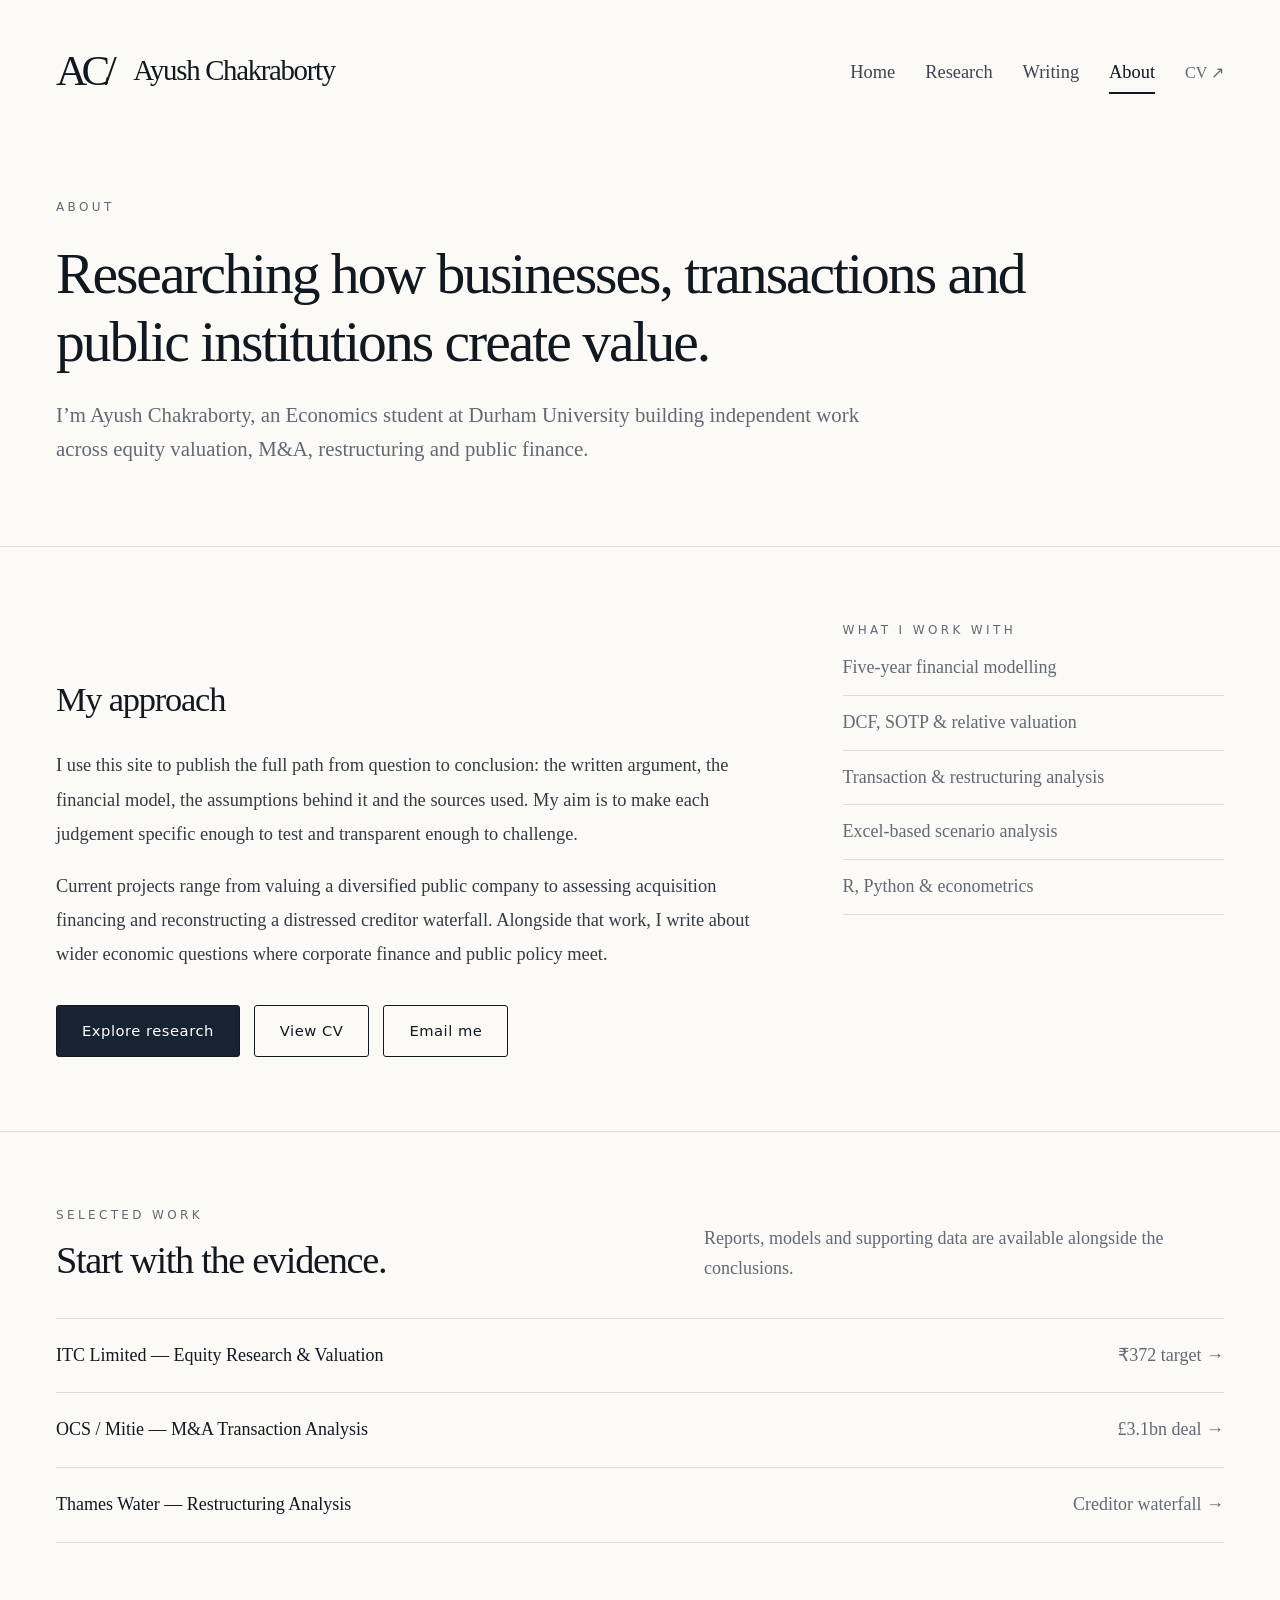
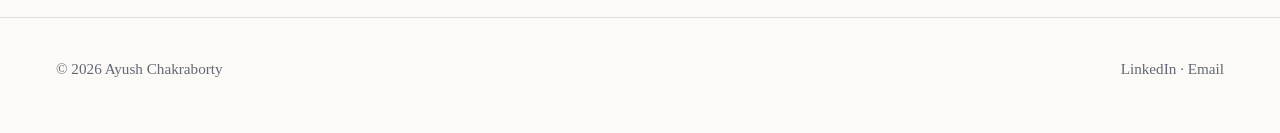
==== about.html @ 21b133bf "Strengthen research portfolio and project evidence" ====
<!doctype html><html lang="en"><head><meta charset="utf-8"><meta name="viewport" content="width=device-width,initial-scale=1"><title>About — Ayush Chakraborty</title><meta name="description" content="About Ayush Chakraborty, a Durham Economics student producing independent finance and economics research."><link rel="canonical" href="https://ayushchakraborty.com/about.html"><meta property="og:type" content="website"><meta property="og:title" content="About — Ayush Chakraborty"><meta property="og:description" content="Durham Economics student producing independent valuation, transaction and public-finance research."><link rel="icon" href="assets/favicon.svg" type="image/svg+xml"><link rel="stylesheet" href="assets/style.css?v=20260911"></head><body>
<header class="site-header"><div class="container nav"><a class="brand" href="index.html"><span class="brand-mark">AC/</span><span class="brand-name">Ayush Chakraborty</span></a><button class="menu-btn" aria-controls="main-navigation" aria-label="Open navigation" aria-expanded="false">☰</button><nav class="nav-links" id="main-navigation" aria-label="Main navigation"><a href="index.html">Home</a><a href="research.html">Research</a><a href="writing.html">Writing</a><a aria-current="page" class="active" href="about.html">About</a><a class="cv-link" href="downloads/Ayush_Chakraborty_CV.pdf" target="_blank" rel="noopener">CV ↗</a></nav></div></header>
<main><section class="page-head"><div class="container"><div class="eyebrow">About</div><h1>Researching how businesses, transactions and public institutions create value.</h1><p class="lede">I’m Ayush Chakraborty, an Economics student at Durham University building independent work across equity valuation, M&amp;A, restructuring and public finance.</p></div></section>
<section class="section"><div class="container about-grid"><div class="prose"><h2>My approach</h2><p>I use this site to publish the full path from question to conclusion: the written argument, the financial model, the assumptions behind it and the sources used. My aim is to make each judgement specific enough to test and transparent enough to challenge.</p><p>Current projects range from valuing a diversified public company to assessing acquisition financing and reconstructing a distressed creditor waterfall. Alongside that work, I write about wider economic questions where corporate finance and public policy meet.</p><div class="actions"><a class="button primary" href="research.html">Explore research</a><a class="button secondary" href="downloads/Ayush_Chakraborty_CV.pdf" target="_blank" rel="noopener">View CV</a><a class="button secondary" href="mailto:ayush.n.chakraborty@gmail.com">Email me</a></div></div><aside><div class="eyebrow">What I work with</div><ul class="simple-list"><li>Five-year financial modelling</li><li>DCF, SOTP &amp; relative valuation</li><li>Transaction &amp; restructuring analysis</li><li>Excel-based scenario analysis</li><li>R, Python &amp; econometrics</li></ul></aside></div></section>
<section class="section"><div class="container"><div class="section-head"><div><div class="eyebrow">Selected work</div><h2>Start with the evidence.</h2></div><p>Reports, models and supporting data are available alongside the conclusions.</p></div><div class="link-list"><a href="research/itc.html"><span>ITC Limited — Equity Research &amp; Valuation</span><span>₹372 target →</span></a><a href="research/ocs-mitie.html"><span>OCS / Mitie — M&amp;A Transaction Analysis</span><span>£3.1bn deal →</span></a><a href="research/thames-water.html"><span>Thames Water — Restructuring Analysis</span><span>Creditor waterfall →</span></a></div></div></section></main>
<footer><div class="container footer-row"><span>© <span data-year></span> Ayush Chakraborty</span><span><a href="https://www.linkedin.com/in/ayushchakr/" target="_blank" rel="noopener">LinkedIn</a> · <a href="mailto:ayush.n.chakraborty@gmail.com">Email</a></span></div></footer><script src="assets/script.js"></script></body></html>
---- assets/style.css ----
:root {
  --bg: #fbfaf7; --surface: #ffffff; --text: #121820; --muted: #626975;
  --line: #dedfdc; --accent: #172333; --soft: #f1f2ef; --max: 1380px; --radius: 3px;
}
*{box-sizing:border-box} html{scroll-behavior:smooth} body{margin:0;background:var(--bg);color:var(--text);font-family:Georgia,"Times New Roman",serif;font-size:18px;line-height:1.65;-webkit-font-smoothing:antialiased} a{color:inherit}.container{width:min(calc(100% - 112px),var(--max));margin:0 auto}.site-header{background:var(--bg);position:relative;z-index:20}.nav{min-height:142px;display:flex;align-items:center;justify-content:space-between;gap:28px}.brand{display:flex;align-items:center;gap:22px;text-decoration:none;white-space:nowrap}.brand-mark{font-size:2.7rem;font-weight:400;letter-spacing:-.13em;line-height:1}.brand-name{font-size:clamp(1.3rem,2.25vw,2.1rem);font-weight:400;letter-spacing:-.045em}.nav-links{display:flex;align-items:center;gap:30px}.nav-links a{text-decoration:none;color:#3d4450;font-size:1.15rem;padding:9px 0 5px;border-bottom:2px solid transparent}.nav-links a:hover,.nav-links a.active{color:var(--text);border-bottom-color:var(--text)}.nav-links .cv-link{font-size:1rem;color:var(--muted);border:0}.menu-btn{display:none;border:0;background:transparent;font-size:1.3rem;color:var(--text);width:44px;height:44px;cursor:pointer}h1,h2,h3{margin-top:0;font-weight:400;letter-spacing:-.035em;line-height:1.18;text-wrap:pretty}h1{font-size:clamp(2.6rem,4vw,3.8rem)}h2{font-size:clamp(2rem,3vw,2.85rem)}h3{font-size:1.65rem;line-height:1.3}.eyebrow{font-family:ui-sans-serif,system-ui,sans-serif;color:var(--muted);font-size:.75rem;font-weight:400;letter-spacing:.28em;text-transform:uppercase}.lede{font-size:1.3rem;color:var(--muted);margin:0 0 32px}.hero{padding:40px 0 94px}.hero-grid{display:grid;grid-template-columns:1fr 1.08fr;gap:64px;align-items:center}.hero-copy{padding-bottom:24px}.hero h1{font-size:clamp(2.45rem,3.48vw,3.6rem);line-height:1.2;margin:44px 0 28px;max-width:650px}.hero .lede{font-size:clamp(1.1rem,1.5vw,1.35rem);line-height:1.55;max-width:620px}.hero-image img{display:block;width:100%;aspect-ratio:1.15;object-fit:cover;border-radius:4px}.hero-image figcaption{font-family:ui-sans-serif,system-ui,sans-serif;font-size:.75rem;letter-spacing:.24em;text-transform:uppercase;text-align:right;color:var(--muted);margin-top:12px}.actions,.downloads{display:flex;flex-wrap:wrap;gap:14px;margin-top:34px}.button{font-family:ui-sans-serif,system-ui,sans-serif;display:inline-flex;align-items:center;justify-content:center;text-decoration:none;padding:13px 25px;border:1px solid var(--text);border-radius:3px;font-size:.92rem;font-weight:500;letter-spacing:.035em;transition:.18s ease}.button.primary{background:var(--accent);color:#fff}.button.secondary{background:transparent}.button:hover{transform:translateY(-1px)}.section{padding:74px 0}.section+.section{border-top:1px solid var(--line)}.section-head{display:flex;justify-content:space-between;align-items:end;gap:36px;margin-bottom:34px}.section-head h2{margin:12px 0 0}.section-head p{margin:0;color:var(--muted);max-width:520px}.grid{display:grid;grid-template-columns:repeat(12,1fr);gap:22px}.card{background:transparent;border:1px solid var(--line);border-radius:var(--radius);padding:34px}.card.project{grid-column:span 8}.card.side{grid-column:span 4}.meta{font-family:ui-sans-serif,system-ui,sans-serif;display:flex;flex-wrap:wrap;gap:8px 14px;color:var(--muted);font-size:.875rem;margin-bottom:17px}.tag{display:inline-flex;padding:4px 8px;background:var(--soft);color:var(--accent);font-size:.75rem;font-weight:500;text-transform:uppercase;letter-spacing:.08em}.card p{color:var(--muted)}.card-link{display:inline-block;margin-top:10px;color:var(--accent);text-decoration:none;border-bottom:1px solid #b9bec4;padding-bottom:2px}.page-head{padding:56px 0 48px;border-bottom:1px solid var(--line)}.page-head h1{font-size:clamp(2.5rem,4.5vw,4.1rem);max-width:1040px;margin:22px 0}.page-head .lede{max-width:820px}.list{border-top:1px solid var(--line)}.list-item{display:grid;grid-template-columns:145px 1fr auto;gap:28px;align-items:start;padding:30px 0;border-bottom:1px solid var(--line);text-decoration:none}.list-item .date{font-family:ui-sans-serif,system-ui,sans-serif;color:var(--muted);font-size:.875rem;text-transform:uppercase;letter-spacing:.08em}.list-item p{margin:7px 0 0;color:var(--muted)}.list-item .arrow{color:var(--muted);font-size:1.25rem}.prose{max-width:820px}.prose p{font-size:1.15rem;line-height:1.85;color:#353b43}.prose h2{margin-top:58px;font-size:2.15rem}.stats{display:grid;grid-template-columns:repeat(4,1fr);border-top:1px solid var(--line);border-bottom:1px solid var(--line);margin:42px 0}.stat{padding:25px 20px;border-right:1px solid var(--line)}.stat:first-child{padding-left:0}.stat:last-child{border-right:0}.stat span{font-family:ui-sans-serif,system-ui,sans-serif;display:block;color:var(--muted);font-size:.75rem;text-transform:uppercase;letter-spacing:.11em}.stat strong{display:block;font-weight:400;font-size:1.8rem;margin-top:6px}.empty{padding:46px 0;border-top:1px solid var(--line);border-bottom:1px solid var(--line);color:var(--muted)}.about-grid{display:grid;grid-template-columns:1.3fr .7fr;gap:78px}.simple-list{list-style:none;padding:0;margin:0}.simple-list li{padding:12px 0;border-bottom:1px solid var(--line);color:var(--muted)}
/* Research + writing library */
.library-section{padding-top:42px}.content-tabs{display:inline-flex;gap:8px;margin-bottom:54px;padding:5px;border:1px solid var(--line);border-radius:4px}.content-tab{appearance:none;border:0;background:transparent;color:var(--muted);font-family:ui-sans-serif,system-ui,sans-serif;font-size:.9rem;padding:12px 22px;border-radius:2px;cursor:pointer}.content-tab.active{background:var(--accent);color:#fff}.content-tab:hover:not(.active){background:var(--soft);color:var(--text)}.tab-panel[hidden]{display:none}.library-block+.library-block{margin-top:66px}.library-heading{display:flex;align-items:end;justify-content:space-between;gap:30px;padding-bottom:17px;border-bottom:1px solid var(--line);margin-bottom:0}.library-heading h2{font-size:2rem;margin:9px 0 0}.library-heading p{margin:0;color:var(--muted);font-size:1rem;max-width:490px}.work-item{padding:31px 0 28px;border-bottom:1px solid var(--line)}.work-item-top{display:grid;grid-template-columns:145px minmax(0,1fr) auto;gap:28px;align-items:start}.work-item h3{font-size:1.55rem;margin:0 0 8px}.work-item .one-line{margin:0;color:var(--muted);font-size:1.02rem;line-height:1.55}.work-date{font-family:ui-sans-serif,system-ui,sans-serif;color:var(--muted);font-size:.78rem;text-transform:uppercase;letter-spacing:.09em;padding-top:5px}.work-actions{display:flex;gap:12px;align-items:center}.synopsis{margin:19px 0 0 173px;max-width:760px}.synopsis summary{list-style:none;cursor:pointer;display:inline-flex;align-items:center;gap:8px;font-family:ui-sans-serif,system-ui,sans-serif;color:var(--text);font-size:.84rem;font-weight:500}.synopsis summary::-webkit-details-marker{display:none}.synopsis summary::after{content:'↓';font-size:.9rem;transition:transform .18s ease}.synopsis[open] summary::after{transform:rotate(180deg)}.synopsis-body{margin-top:15px;padding:17px 20px;border-left:2px solid var(--line);color:var(--muted);font-size:.98rem;line-height:1.7}.synopsis-body p{margin:0 0 10px}.synopsis-body p:last-child{margin-bottom:0}.work-links{display:flex;flex-wrap:wrap;gap:15px;margin-top:15px}.work-links a{font-family:ui-sans-serif,system-ui,sans-serif;font-size:.82rem;text-decoration:none;border-bottom:1px solid #adb2b8;padding-bottom:2px}.status-note{font-family:ui-sans-serif,system-ui,sans-serif;color:var(--muted);font-size:.82rem}.no-items{padding:30px 0;color:var(--muted);border-bottom:1px solid var(--line)}
footer{border-top:1px solid var(--line);padding:38px 0 52px;color:var(--muted);font-size:.95rem}.footer-row{display:flex;justify-content:space-between;gap:20px;flex-wrap:wrap}.footer-row a{color:var(--muted);text-decoration:none}a:focus-visible,button:focus-visible,summary:focus-visible{outline:2px solid #4c657e;outline-offset:5px}
@media(max-width:900px){.container{width:calc(100% - 48px)}.nav{min-height:105px}.nav-links{gap:20px}.hero-grid{gap:36px}.brand{gap:16px}.brand-name{font-size:1.5rem}.brand-mark{font-size:2.2rem}.work-item-top{grid-template-columns:110px minmax(0,1fr)}.work-actions{grid-column:2}.synopsis{margin-left:138px}}
@media(max-width:760px){.container{width:calc(100% - 32px)}.nav{min-height:82px}.brand{gap:12px}.brand-mark{font-size:1.8rem}.brand-name{font-size:1.18rem}.menu-btn{display:block}.nav-links{display:none;position:absolute;left:16px;right:16px;top:76px;flex-direction:column;align-items:stretch;gap:0;background:var(--bg);border:1px solid var(--line);padding:10px}.nav-links.open{display:flex}.nav-links a{padding:12px}.hero{padding:36px 0 54px}.hero-grid{grid-template-columns:1fr;gap:38px}.section{padding:52px 0}.section-head,.library-heading{align-items:start;flex-direction:column;gap:12px}.card.project,.card.side{grid-column:1/-1}.page-head{padding:34px 0 40px}.content-tabs{width:100%;display:grid;grid-template-columns:1fr 1fr;margin-bottom:42px}.content-tab{padding:12px 8px}.work-item-top{grid-template-columns:1fr;gap:8px}.work-actions{grid-column:1;margin-top:8px}.synopsis{margin:18px 0 0}.library-block+.library-block{margin-top:50px}.stats{grid-template-columns:repeat(2,1fr)}.stat:nth-child(2){border-right:0}.about-grid{grid-template-columns:1fr;gap:38px}}
@media(prefers-reduced-motion:reduce){html{scroll-behavior:auto}.button{transition:none}.button:hover{transform:none}}
/* Evidence-led homepage and project exhibits */
.hero-image img{aspect-ratio:3/2;object-position:center}.proof-strip{border-top:1px solid var(--line);border-bottom:1px solid var(--line)}.proof-grid{display:grid;grid-template-columns:repeat(3,1fr)}.proof-grid>div{padding:24px 30px;border-right:1px solid var(--line)}.proof-grid>div:first-child{padding-left:0}.proof-grid>div:last-child{border-right:0}.proof-grid strong,.proof-grid span{display:block}.proof-grid strong{font-size:1.35rem;font-weight:400}.proof-grid span{font-family:ui-sans-serif,system-ui,sans-serif;color:var(--muted);font-size:.78rem;text-transform:uppercase;letter-spacing:.08em;margin-top:3px}.feature-grid{display:grid;grid-template-columns:repeat(3,1fr);gap:22px}.research-card{display:flex;flex-direction:column}.research-card h3{margin-bottom:8px}.research-card p{flex:1}.card-metrics{display:flex;gap:20px;padding:17px 0;border-top:1px solid var(--line);border-bottom:1px solid var(--line);font-family:ui-sans-serif,system-ui,sans-serif;color:var(--muted);font-size:.75rem}.card-metrics strong{display:block;color:var(--text);font-family:Georgia,"Times New Roman",serif;font-size:1.25rem;font-weight:400}.link-list{border-top:1px solid var(--line)}.link-list a{display:flex;justify-content:space-between;gap:24px;padding:22px 0;border-bottom:1px solid var(--line);text-decoration:none}.link-list a span:last-child{color:var(--muted);white-space:nowrap}.as-of{font-family:ui-sans-serif,system-ui,sans-serif;color:var(--muted);font-size:.8rem;letter-spacing:.04em;margin-top:-15px}.exhibit{margin:48px 0;padding:30px;border:1px solid var(--line);background:var(--surface)}.exhibit-head{display:flex;justify-content:space-between;gap:24px;align-items:end;margin-bottom:26px}.exhibit-head h2{font-size:1.7rem;margin:8px 0 0}.exhibit-head p{font-family:ui-sans-serif,system-ui,sans-serif;color:var(--muted);font-size:.76rem;margin:0}.bar-row{display:grid;grid-template-columns:140px 1fr 70px;gap:14px;align-items:center;margin:13px 0;font-family:ui-sans-serif,system-ui,sans-serif;font-size:.82rem}.bar-track{height:12px;background:var(--soft)}.bar-fill{height:100%;width:var(--bar);background:var(--accent)}.bar-row strong{text-align:right;font-weight:500}.data-table{width:100%;border-collapse:collapse;font-family:ui-sans-serif,system-ui,sans-serif;font-size:.86rem}.data-table th,.data-table td{text-align:left;padding:13px 10px;border-bottom:1px solid var(--line)}.data-table th{color:var(--muted);font-size:.72rem;text-transform:uppercase;letter-spacing:.08em}.source-list{font-family:ui-sans-serif,system-ui,sans-serif;font-size:.87rem;color:var(--muted);padding-left:20px}.source-list li{margin:8px 0}.source-list a{text-underline-offset:3px}.disclosure{padding:18px 20px;border-left:2px solid var(--accent);background:var(--soft);font-family:ui-sans-serif,system-ui,sans-serif;font-size:.84rem;color:var(--muted)}.draft-summary{margin:34px 0;padding:23px 26px;border-left:3px solid var(--accent);background:var(--soft)}.draft-summary p{margin:8px 0 0}.article-toc{margin:40px 0;padding:25px 28px;border:1px solid var(--line)}.article-toc h2{font-size:1.35rem;margin-bottom:12px}.article-toc ol{columns:2;column-gap:42px;margin:0;padding-left:20px}.article-toc li{break-inside:avoid;margin:6px 0}.article-toc a{font-family:ui-sans-serif,system-ui,sans-serif;font-size:.82rem;color:var(--muted);text-underline-offset:3px}
@media(max-width:900px){.feature-grid{grid-template-columns:1fr 1fr}.research-card:last-child{grid-column:1/-1}}
@media(max-width:760px){.proof-grid,.feature-grid{grid-template-columns:1fr}.proof-grid>div,.proof-grid>div:first-child{padding:18px 0;border-right:0;border-bottom:1px solid var(--line)}.proof-grid>div:last-child{border-bottom:0}.research-card:last-child{grid-column:auto}.exhibit{padding:22px 18px}.exhibit-head{align-items:start;flex-direction:column}.bar-row{grid-template-columns:95px 1fr 54px;gap:8px}.article-toc ol{columns:1}.link-list a{flex-direction:column;gap:3px}.link-list a span:last-child{white-space:normal}}
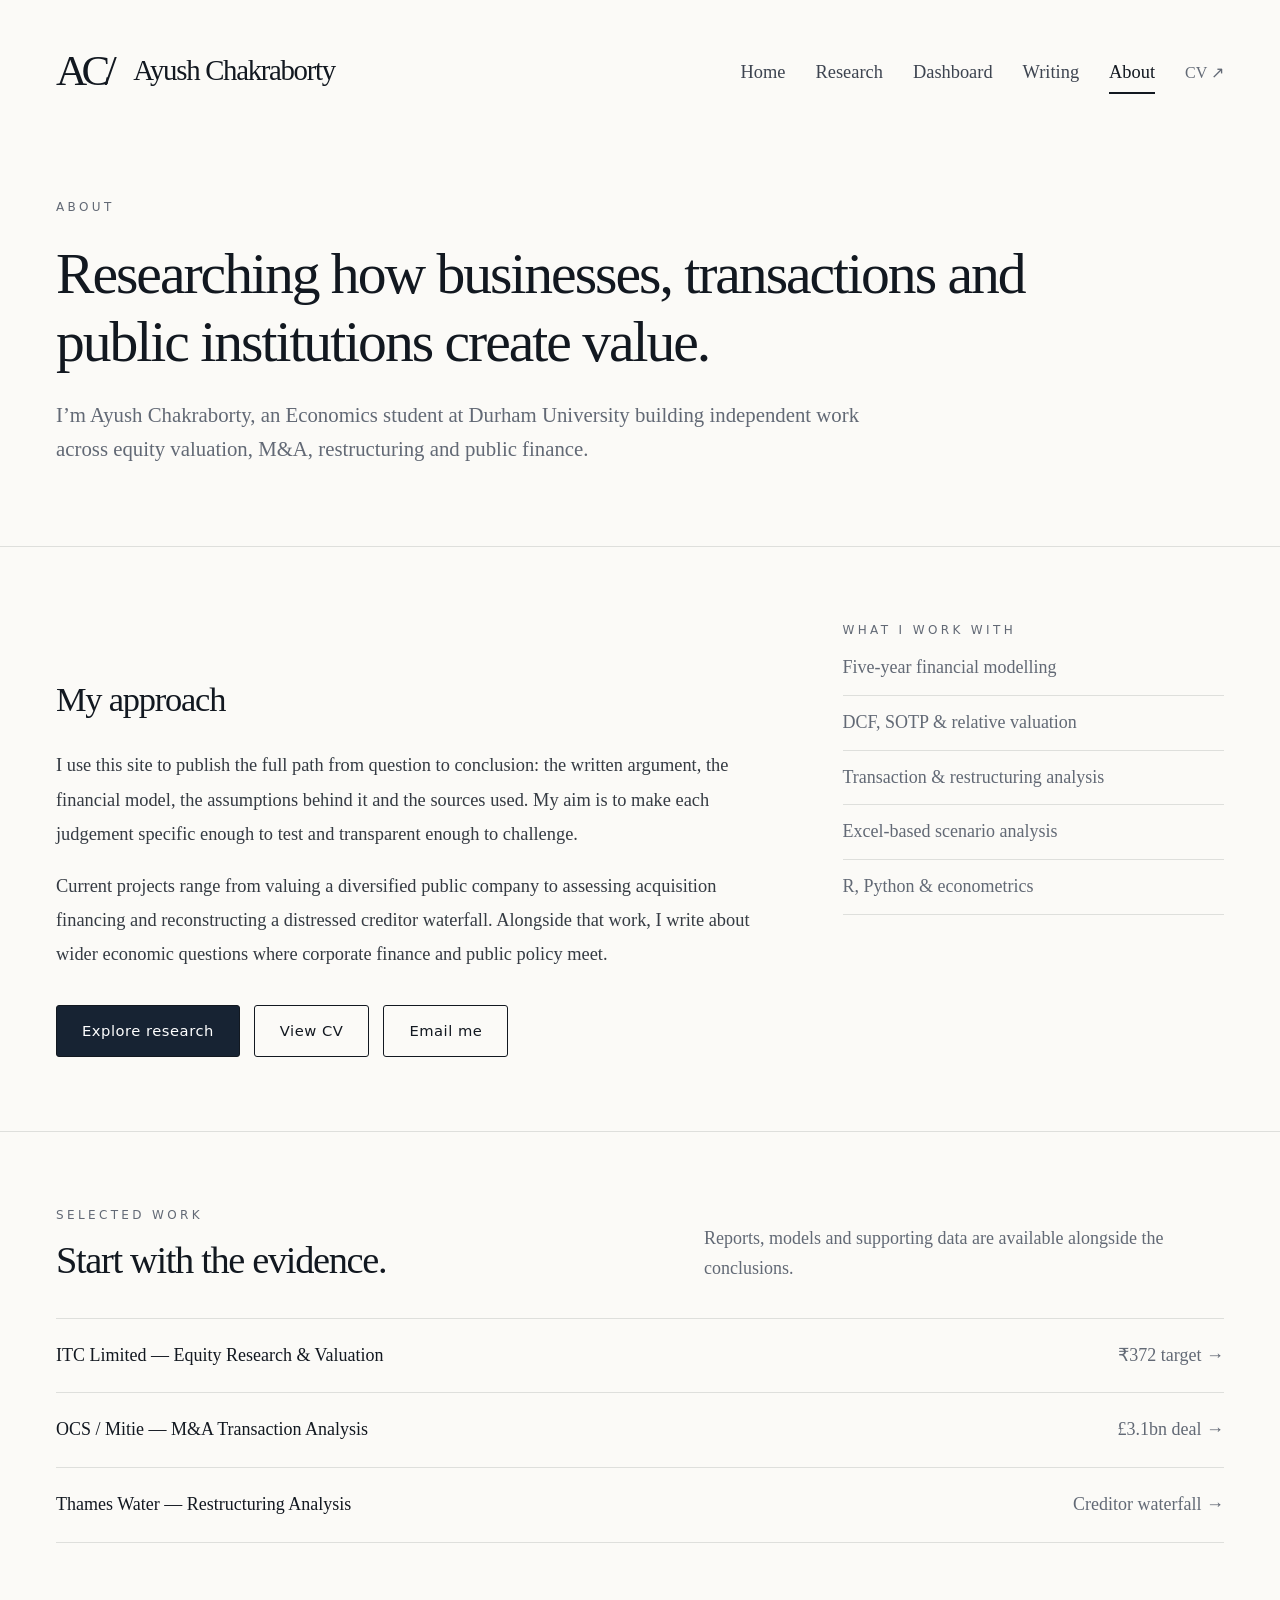
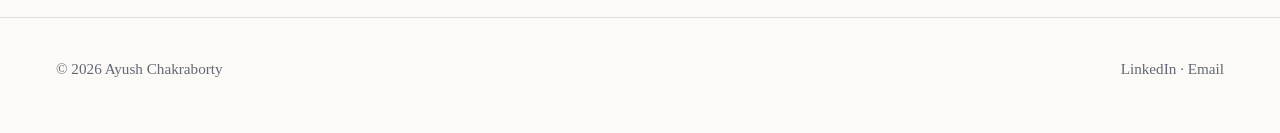
==== commit e538973f: "Add interactive financial research dashboard" ====
--- a/about.html
+++ b/about.html
@@ -1,5 +1,5 @@
-<!doctype html><html lang="en"><head><meta charset="utf-8"><meta name="viewport" content="width=device-width,initial-scale=1"><title>About — Ayush Chakraborty</title><meta name="description" content="About Ayush Chakraborty, a Durham Economics student producing independent finance and economics research."><link rel="canonical" href="https://ayushchakraborty.com/about.html"><meta property="og:type" content="website"><meta property="og:title" content="About — Ayush Chakraborty"><meta property="og:description" content="Durham Economics student producing independent valuation, transaction and public-finance research."><link rel="icon" href="assets/favicon.svg" type="image/svg+xml"><link rel="stylesheet" href="assets/style.css?v=20260911"></head><body>
-<header class="site-header"><div class="container nav"><a class="brand" href="index.html"><span class="brand-mark">AC/</span><span class="brand-name">Ayush Chakraborty</span></a><button class="menu-btn" aria-controls="main-navigation" aria-label="Open navigation" aria-expanded="false">☰</button><nav class="nav-links" id="main-navigation" aria-label="Main navigation"><a href="index.html">Home</a><a href="research.html">Research</a><a href="writing.html">Writing</a><a aria-current="page" class="active" href="about.html">About</a><a class="cv-link" href="downloads/Ayush_Chakraborty_CV.pdf" target="_blank" rel="noopener">CV ↗</a></nav></div></header>
+<!doctype html><html lang="en"><head><meta charset="utf-8"><meta name="viewport" content="width=device-width,initial-scale=1"><title>About — Ayush Chakraborty</title><meta name="description" content="About Ayush Chakraborty, a Durham Economics student producing independent finance and economics research."><link rel="canonical" href="https://ayushchakraborty.com/about.html"><meta property="og:type" content="website"><meta property="og:title" content="About — Ayush Chakraborty"><meta property="og:description" content="Durham Economics student producing independent valuation, transaction and public-finance research."><link rel="icon" href="assets/favicon.svg" type="image/svg+xml"><link rel="stylesheet" href="assets/style.css?v=20260912"></head><body>
+<header class="site-header"><div class="container nav"><a class="brand" href="index.html"><span class="brand-mark">AC/</span><span class="brand-name">Ayush Chakraborty</span></a><button class="menu-btn" aria-controls="main-navigation" aria-label="Open navigation" aria-expanded="false">☰</button><nav class="nav-links" id="main-navigation" aria-label="Main navigation"><a href="index.html">Home</a><a href="research.html">Research</a><a href="dashboard.html">Dashboard</a><a href="writing.html">Writing</a><a aria-current="page" class="active" href="about.html">About</a><a class="cv-link" href="downloads/Ayush_Chakraborty_CV.pdf" target="_blank" rel="noopener">CV ↗</a></nav></div></header>
 <main><section class="page-head"><div class="container"><div class="eyebrow">About</div><h1>Researching how businesses, transactions and public institutions create value.</h1><p class="lede">I’m Ayush Chakraborty, an Economics student at Durham University building independent work across equity valuation, M&amp;A, restructuring and public finance.</p></div></section>
 <section class="section"><div class="container about-grid"><div class="prose"><h2>My approach</h2><p>I use this site to publish the full path from question to conclusion: the written argument, the financial model, the assumptions behind it and the sources used. My aim is to make each judgement specific enough to test and transparent enough to challenge.</p><p>Current projects range from valuing a diversified public company to assessing acquisition financing and reconstructing a distressed creditor waterfall. Alongside that work, I write about wider economic questions where corporate finance and public policy meet.</p><div class="actions"><a class="button primary" href="research.html">Explore research</a><a class="button secondary" href="downloads/Ayush_Chakraborty_CV.pdf" target="_blank" rel="noopener">View CV</a><a class="button secondary" href="mailto:ayush.n.chakraborty@gmail.com">Email me</a></div></div><aside><div class="eyebrow">What I work with</div><ul class="simple-list"><li>Five-year financial modelling</li><li>DCF, SOTP &amp; relative valuation</li><li>Transaction &amp; restructuring analysis</li><li>Excel-based scenario analysis</li><li>R, Python &amp; econometrics</li></ul></aside></div></section>
 <section class="section"><div class="container"><div class="section-head"><div><div class="eyebrow">Selected work</div><h2>Start with the evidence.</h2></div><p>Reports, models and supporting data are available alongside the conclusions.</p></div><div class="link-list"><a href="research/itc.html"><span>ITC Limited — Equity Research &amp; Valuation</span><span>₹372 target →</span></a><a href="research/ocs-mitie.html"><span>OCS / Mitie — M&amp;A Transaction Analysis</span><span>£3.1bn deal →</span></a><a href="research/thames-water.html"><span>Thames Water — Restructuring Analysis</span><span>Creditor waterfall →</span></a></div></div></section></main>
--- a/assets/style.css
+++ b/assets/style.css
@@ -13,3 +13,8 @@
 .hero-image img{aspect-ratio:3/2;object-position:center}.proof-strip{border-top:1px solid var(--line);border-bottom:1px solid var(--line)}.proof-grid{display:grid;grid-template-columns:repeat(3,1fr)}.proof-grid>div{padding:24px 30px;border-right:1px solid var(--line)}.proof-grid>div:first-child{padding-left:0}.proof-grid>div:last-child{border-right:0}.proof-grid strong,.proof-grid span{display:block}.proof-grid strong{font-size:1.35rem;font-weight:400}.proof-grid span{font-family:ui-sans-serif,system-ui,sans-serif;color:var(--muted);font-size:.78rem;text-transform:uppercase;letter-spacing:.08em;margin-top:3px}.feature-grid{display:grid;grid-template-columns:repeat(3,1fr);gap:22px}.research-card{display:flex;flex-direction:column}.research-card h3{margin-bottom:8px}.research-card p{flex:1}.card-metrics{display:flex;gap:20px;padding:17px 0;border-top:1px solid var(--line);border-bottom:1px solid var(--line);font-family:ui-sans-serif,system-ui,sans-serif;color:var(--muted);font-size:.75rem}.card-metrics strong{display:block;color:var(--text);font-family:Georgia,"Times New Roman",serif;font-size:1.25rem;font-weight:400}.link-list{border-top:1px solid var(--line)}.link-list a{display:flex;justify-content:space-between;gap:24px;padding:22px 0;border-bottom:1px solid var(--line);text-decoration:none}.link-list a span:last-child{color:var(--muted);white-space:nowrap}.as-of{font-family:ui-sans-serif,system-ui,sans-serif;color:var(--muted);font-size:.8rem;letter-spacing:.04em;margin-top:-15px}.exhibit{margin:48px 0;padding:30px;border:1px solid var(--line);background:var(--surface)}.exhibit-head{display:flex;justify-content:space-between;gap:24px;align-items:end;margin-bottom:26px}.exhibit-head h2{font-size:1.7rem;margin:8px 0 0}.exhibit-head p{font-family:ui-sans-serif,system-ui,sans-serif;color:var(--muted);font-size:.76rem;margin:0}.bar-row{display:grid;grid-template-columns:140px 1fr 70px;gap:14px;align-items:center;margin:13px 0;font-family:ui-sans-serif,system-ui,sans-serif;font-size:.82rem}.bar-track{height:12px;background:var(--soft)}.bar-fill{height:100%;width:var(--bar);background:var(--accent)}.bar-row strong{text-align:right;font-weight:500}.data-table{width:100%;border-collapse:collapse;font-family:ui-sans-serif,system-ui,sans-serif;font-size:.86rem}.data-table th,.data-table td{text-align:left;padding:13px 10px;border-bottom:1px solid var(--line)}.data-table th{color:var(--muted);font-size:.72rem;text-transform:uppercase;letter-spacing:.08em}.source-list{font-family:ui-sans-serif,system-ui,sans-serif;font-size:.87rem;color:var(--muted);padding-left:20px}.source-list li{margin:8px 0}.source-list a{text-underline-offset:3px}.disclosure{padding:18px 20px;border-left:2px solid var(--accent);background:var(--soft);font-family:ui-sans-serif,system-ui,sans-serif;font-size:.84rem;color:var(--muted)}.draft-summary{margin:34px 0;padding:23px 26px;border-left:3px solid var(--accent);background:var(--soft)}.draft-summary p{margin:8px 0 0}.article-toc{margin:40px 0;padding:25px 28px;border:1px solid var(--line)}.article-toc h2{font-size:1.35rem;margin-bottom:12px}.article-toc ol{columns:2;column-gap:42px;margin:0;padding-left:20px}.article-toc li{break-inside:avoid;margin:6px 0}.article-toc a{font-family:ui-sans-serif,system-ui,sans-serif;font-size:.82rem;color:var(--muted);text-underline-offset:3px}
 @media(max-width:900px){.feature-grid{grid-template-columns:1fr 1fr}.research-card:last-child{grid-column:1/-1}}
 @media(max-width:760px){.proof-grid,.feature-grid{grid-template-columns:1fr}.proof-grid>div,.proof-grid>div:first-child{padding:18px 0;border-right:0;border-bottom:1px solid var(--line)}.proof-grid>div:last-child{border-bottom:0}.research-card:last-child{grid-column:auto}.exhibit{padding:22px 18px}.exhibit-head{align-items:start;flex-direction:column}.bar-row{grid-template-columns:95px 1fr 54px;gap:8px}.article-toc ol{columns:1}.link-list a{flex-direction:column;gap:3px}.link-list a span:last-child{white-space:normal}}
+/* Financial research dashboard */
+.dashboard-head{padding-bottom:58px}.dashboard-shell{padding:48px 0 82px}.dashboard-summary{display:grid;grid-template-columns:repeat(4,1fr);border:1px solid var(--line);background:var(--surface)}.dashboard-summary>div{padding:22px 25px;border-right:1px solid var(--line)}.dashboard-summary>div:last-child{border-right:0}.dashboard-summary span,.dashboard-kpis span,.dashboard-kpis small{display:block;font-family:ui-sans-serif,system-ui,sans-serif;color:var(--muted)}.dashboard-summary span,.dashboard-kpis span{font-size:.71rem;text-transform:uppercase;letter-spacing:.1em}.dashboard-summary strong{display:block;font-size:1.55rem;font-weight:400;margin-top:5px}.dashboard-toolbar{display:flex;justify-content:space-between;align-items:end;gap:30px;margin:56px 0 25px}.dashboard-toolbar h2{font-size:2rem;margin:8px 0 0}.dashboard-tabs{display:flex;border:1px solid var(--line);padding:4px;background:var(--surface)}.dashboard-tab{appearance:none;border:0;background:transparent;color:var(--muted);font-family:ui-sans-serif,system-ui,sans-serif;font-size:.82rem;padding:10px 17px;cursor:pointer}.dashboard-tab.active{background:var(--accent);color:#fff}.dashboard-project{border-top:2px solid var(--accent)}.dashboard-title{display:flex;justify-content:space-between;align-items:end;gap:35px;padding:34px 0}.dashboard-title h2{font-size:2.5rem;margin:0 0 8px}.dashboard-title p{color:var(--muted);max-width:720px;margin:0}.dashboard-kpis{display:grid;grid-template-columns:repeat(4,1fr);border:1px solid var(--line);background:var(--surface)}.dashboard-kpis>div{padding:25px;border-right:1px solid var(--line)}.dashboard-kpis>div:last-child{border-right:0}.dashboard-kpis strong{display:block;font-size:1.9rem;font-weight:400;line-height:1.3;margin:8px 0 4px}.dashboard-kpis small{font-size:.76rem}.dashboard-analysis-grid{display:grid;grid-template-columns:1.25fr .75fr;gap:22px;margin-top:22px}.dashboard-panel{border:1px solid var(--line);background:var(--surface);padding:30px}.panel-head{display:flex;justify-content:space-between;align-items:end;gap:20px;border-bottom:1px solid var(--line);padding-bottom:20px;margin-bottom:25px}.panel-head h3{font-size:1.5rem;margin:7px 0 0}.panel-head>span{font-family:ui-sans-serif,system-ui,sans-serif;color:var(--muted);font-size:.74rem}.dash-bar-row{display:grid;grid-template-columns:135px 1fr 55px;gap:13px;align-items:center;margin:18px 0;font-family:ui-sans-serif,system-ui,sans-serif;font-size:.8rem}.dash-bar-track{height:15px;background:var(--soft)}.dash-bar-track span{display:block;height:100%;background:var(--accent);animation:dash-grow .45s ease-out;transform-origin:left}.dash-bar-row strong{text-align:right;font-weight:500}.dashboard-takeaway h3{font-size:1.65rem;margin:17px 0}.dashboard-takeaway>p{color:var(--muted)}.dashboard-method{margin:28px 0 0}.dashboard-method div{border-top:1px solid var(--line);padding:12px 0;display:grid;grid-template-columns:75px 1fr;gap:10px}.dashboard-method dt,.dashboard-method dd{font-family:ui-sans-serif,system-ui,sans-serif;font-size:.78rem;margin:0}.dashboard-method dt{color:var(--muted);text-transform:uppercase;letter-spacing:.08em}.dashboard-note{font-family:ui-sans-serif,system-ui,sans-serif;color:var(--muted);font-size:.76rem;margin:26px 0 0;max-width:900px}@keyframes dash-grow{from{transform:scaleX(0)}to{transform:scaleX(1)}}
+@media(max-width:900px){.dashboard-summary,.dashboard-kpis{grid-template-columns:repeat(2,1fr)}.dashboard-summary>div:nth-child(2),.dashboard-kpis>div:nth-child(2){border-right:0}.dashboard-summary>div:nth-child(-n+2),.dashboard-kpis>div:nth-child(-n+2){border-bottom:1px solid var(--line)}.dashboard-analysis-grid{grid-template-columns:1fr}}
+@media(max-width:760px){.dashboard-toolbar,.dashboard-title{align-items:start;flex-direction:column}.dashboard-tabs{width:100%;display:grid;grid-template-columns:repeat(3,1fr)}.dashboard-tab{padding:10px 5px}.dashboard-title .button{width:100%}.dashboard-panel{padding:23px 18px}.dash-bar-row{grid-template-columns:105px 1fr 48px;gap:8px}.dashboard-summary>div,.dashboard-kpis>div{padding:18px 15px}}
+@media(prefers-reduced-motion:reduce){.dash-bar-track span{animation:none}}
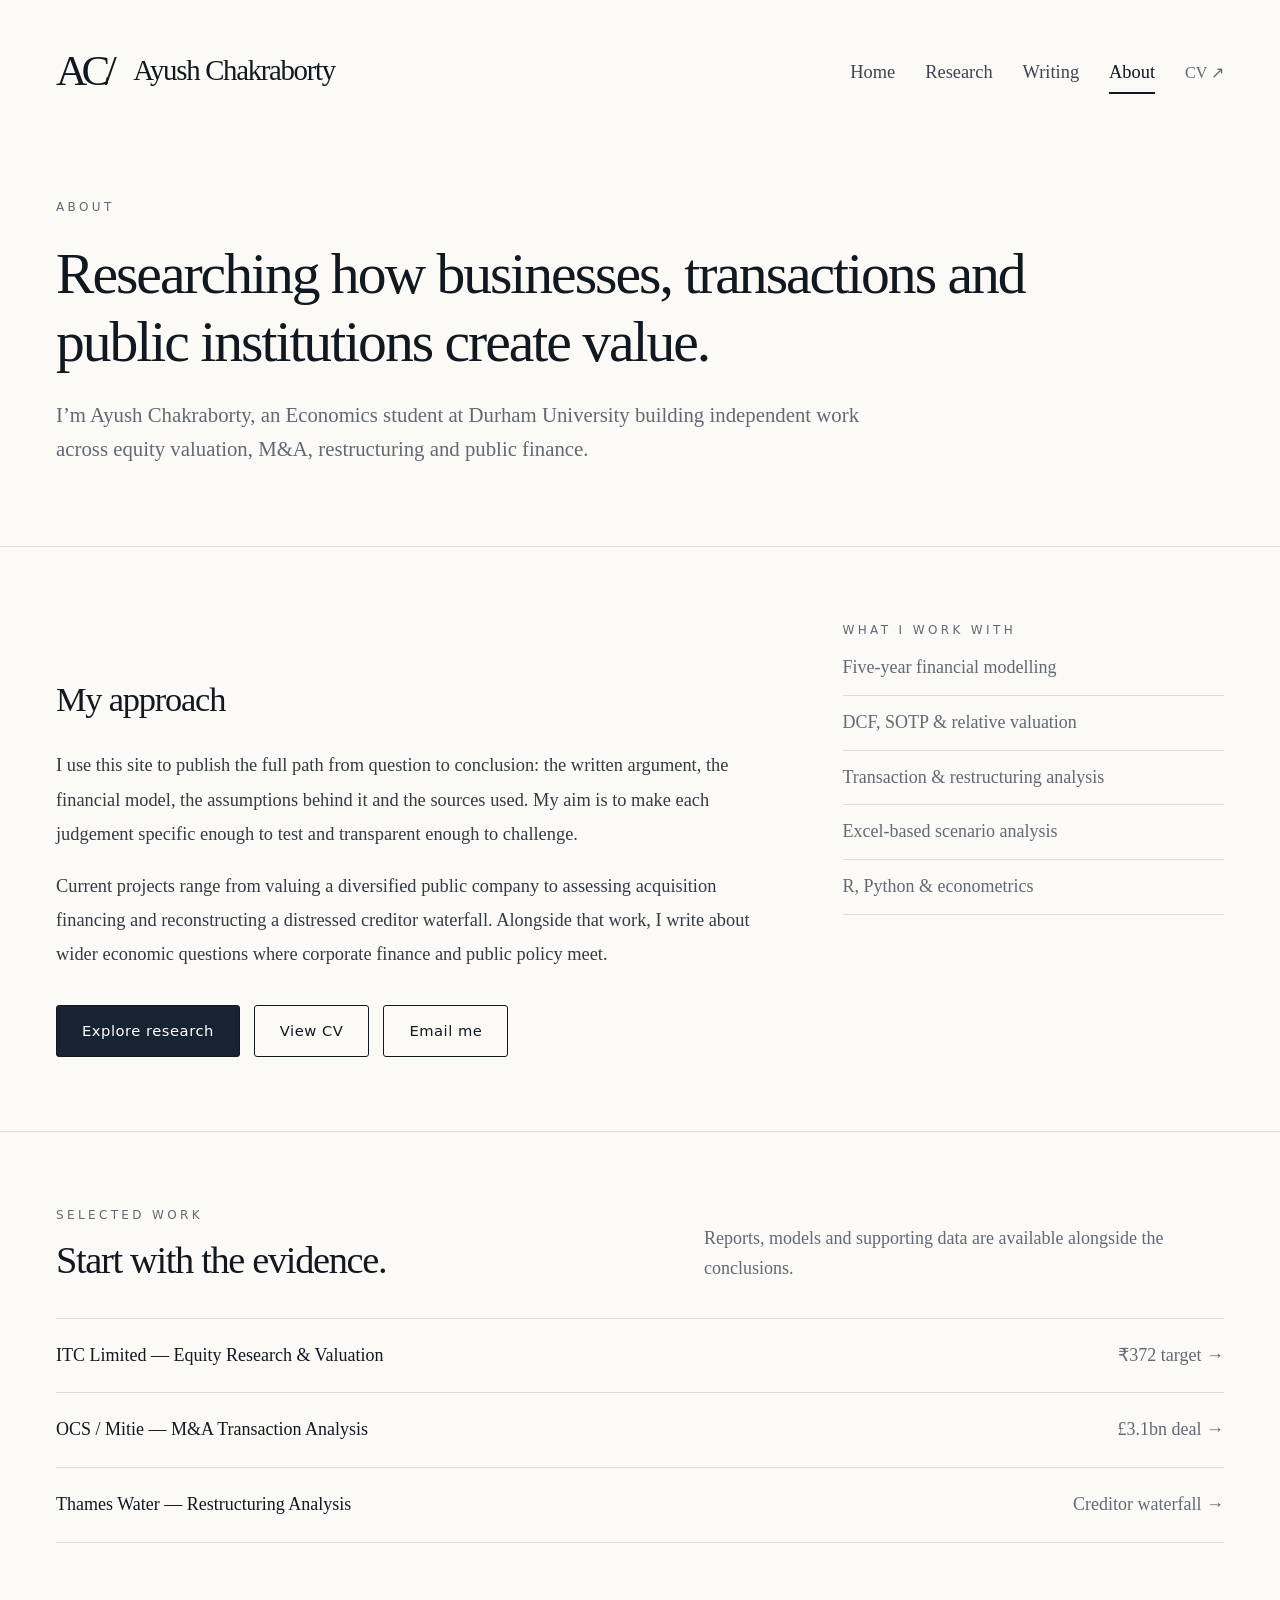
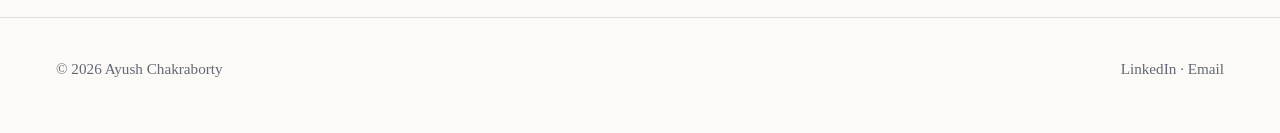
==== commit f44e02c6: "Revert "Add interactive financial research dashboard"" ====
--- a/about.html
+++ b/about.html
@@ -1,5 +1,5 @@
-<!doctype html><html lang="en"><head><meta charset="utf-8"><meta name="viewport" content="width=device-width,initial-scale=1"><title>About — Ayush Chakraborty</title><meta name="description" content="About Ayush Chakraborty, a Durham Economics student producing independent finance and economics research."><link rel="canonical" href="https://ayushchakraborty.com/about.html"><meta property="og:type" content="website"><meta property="og:title" content="About — Ayush Chakraborty"><meta property="og:description" content="Durham Economics student producing independent valuation, transaction and public-finance research."><link rel="icon" href="assets/favicon.svg" type="image/svg+xml"><link rel="stylesheet" href="assets/style.css?v=20260912"></head><body>
-<header class="site-header"><div class="container nav"><a class="brand" href="index.html"><span class="brand-mark">AC/</span><span class="brand-name">Ayush Chakraborty</span></a><button class="menu-btn" aria-controls="main-navigation" aria-label="Open navigation" aria-expanded="false">☰</button><nav class="nav-links" id="main-navigation" aria-label="Main navigation"><a href="index.html">Home</a><a href="research.html">Research</a><a href="dashboard.html">Dashboard</a><a href="writing.html">Writing</a><a aria-current="page" class="active" href="about.html">About</a><a class="cv-link" href="downloads/Ayush_Chakraborty_CV.pdf" target="_blank" rel="noopener">CV ↗</a></nav></div></header>
+<!doctype html><html lang="en"><head><meta charset="utf-8"><meta name="viewport" content="width=device-width,initial-scale=1"><title>About — Ayush Chakraborty</title><meta name="description" content="About Ayush Chakraborty, a Durham Economics student producing independent finance and economics research."><link rel="canonical" href="https://ayushchakraborty.com/about.html"><meta property="og:type" content="website"><meta property="og:title" content="About — Ayush Chakraborty"><meta property="og:description" content="Durham Economics student producing independent valuation, transaction and public-finance research."><link rel="icon" href="assets/favicon.svg" type="image/svg+xml"><link rel="stylesheet" href="assets/style.css?v=20260911"></head><body>
+<header class="site-header"><div class="container nav"><a class="brand" href="index.html"><span class="brand-mark">AC/</span><span class="brand-name">Ayush Chakraborty</span></a><button class="menu-btn" aria-controls="main-navigation" aria-label="Open navigation" aria-expanded="false">☰</button><nav class="nav-links" id="main-navigation" aria-label="Main navigation"><a href="index.html">Home</a><a href="research.html">Research</a><a href="writing.html">Writing</a><a aria-current="page" class="active" href="about.html">About</a><a class="cv-link" href="downloads/Ayush_Chakraborty_CV.pdf" target="_blank" rel="noopener">CV ↗</a></nav></div></header>
 <main><section class="page-head"><div class="container"><div class="eyebrow">About</div><h1>Researching how businesses, transactions and public institutions create value.</h1><p class="lede">I’m Ayush Chakraborty, an Economics student at Durham University building independent work across equity valuation, M&amp;A, restructuring and public finance.</p></div></section>
 <section class="section"><div class="container about-grid"><div class="prose"><h2>My approach</h2><p>I use this site to publish the full path from question to conclusion: the written argument, the financial model, the assumptions behind it and the sources used. My aim is to make each judgement specific enough to test and transparent enough to challenge.</p><p>Current projects range from valuing a diversified public company to assessing acquisition financing and reconstructing a distressed creditor waterfall. Alongside that work, I write about wider economic questions where corporate finance and public policy meet.</p><div class="actions"><a class="button primary" href="research.html">Explore research</a><a class="button secondary" href="downloads/Ayush_Chakraborty_CV.pdf" target="_blank" rel="noopener">View CV</a><a class="button secondary" href="mailto:ayush.n.chakraborty@gmail.com">Email me</a></div></div><aside><div class="eyebrow">What I work with</div><ul class="simple-list"><li>Five-year financial modelling</li><li>DCF, SOTP &amp; relative valuation</li><li>Transaction &amp; restructuring analysis</li><li>Excel-based scenario analysis</li><li>R, Python &amp; econometrics</li></ul></aside></div></section>
 <section class="section"><div class="container"><div class="section-head"><div><div class="eyebrow">Selected work</div><h2>Start with the evidence.</h2></div><p>Reports, models and supporting data are available alongside the conclusions.</p></div><div class="link-list"><a href="research/itc.html"><span>ITC Limited — Equity Research &amp; Valuation</span><span>₹372 target →</span></a><a href="research/ocs-mitie.html"><span>OCS / Mitie — M&amp;A Transaction Analysis</span><span>£3.1bn deal →</span></a><a href="research/thames-water.html"><span>Thames Water — Restructuring Analysis</span><span>Creditor waterfall →</span></a></div></div></section></main>
--- a/assets/style.css
+++ b/assets/style.css
@@ -13,8 +13,3 @@
 .hero-image img{aspect-ratio:3/2;object-position:center}.proof-strip{border-top:1px solid var(--line);border-bottom:1px solid var(--line)}.proof-grid{display:grid;grid-template-columns:repeat(3,1fr)}.proof-grid>div{padding:24px 30px;border-right:1px solid var(--line)}.proof-grid>div:first-child{padding-left:0}.proof-grid>div:last-child{border-right:0}.proof-grid strong,.proof-grid span{display:block}.proof-grid strong{font-size:1.35rem;font-weight:400}.proof-grid span{font-family:ui-sans-serif,system-ui,sans-serif;color:var(--muted);font-size:.78rem;text-transform:uppercase;letter-spacing:.08em;margin-top:3px}.feature-grid{display:grid;grid-template-columns:repeat(3,1fr);gap:22px}.research-card{display:flex;flex-direction:column}.research-card h3{margin-bottom:8px}.research-card p{flex:1}.card-metrics{display:flex;gap:20px;padding:17px 0;border-top:1px solid var(--line);border-bottom:1px solid var(--line);font-family:ui-sans-serif,system-ui,sans-serif;color:var(--muted);font-size:.75rem}.card-metrics strong{display:block;color:var(--text);font-family:Georgia,"Times New Roman",serif;font-size:1.25rem;font-weight:400}.link-list{border-top:1px solid var(--line)}.link-list a{display:flex;justify-content:space-between;gap:24px;padding:22px 0;border-bottom:1px solid var(--line);text-decoration:none}.link-list a span:last-child{color:var(--muted);white-space:nowrap}.as-of{font-family:ui-sans-serif,system-ui,sans-serif;color:var(--muted);font-size:.8rem;letter-spacing:.04em;margin-top:-15px}.exhibit{margin:48px 0;padding:30px;border:1px solid var(--line);background:var(--surface)}.exhibit-head{display:flex;justify-content:space-between;gap:24px;align-items:end;margin-bottom:26px}.exhibit-head h2{font-size:1.7rem;margin:8px 0 0}.exhibit-head p{font-family:ui-sans-serif,system-ui,sans-serif;color:var(--muted);font-size:.76rem;margin:0}.bar-row{display:grid;grid-template-columns:140px 1fr 70px;gap:14px;align-items:center;margin:13px 0;font-family:ui-sans-serif,system-ui,sans-serif;font-size:.82rem}.bar-track{height:12px;background:var(--soft)}.bar-fill{height:100%;width:var(--bar);background:var(--accent)}.bar-row strong{text-align:right;font-weight:500}.data-table{width:100%;border-collapse:collapse;font-family:ui-sans-serif,system-ui,sans-serif;font-size:.86rem}.data-table th,.data-table td{text-align:left;padding:13px 10px;border-bottom:1px solid var(--line)}.data-table th{color:var(--muted);font-size:.72rem;text-transform:uppercase;letter-spacing:.08em}.source-list{font-family:ui-sans-serif,system-ui,sans-serif;font-size:.87rem;color:var(--muted);padding-left:20px}.source-list li{margin:8px 0}.source-list a{text-underline-offset:3px}.disclosure{padding:18px 20px;border-left:2px solid var(--accent);background:var(--soft);font-family:ui-sans-serif,system-ui,sans-serif;font-size:.84rem;color:var(--muted)}.draft-summary{margin:34px 0;padding:23px 26px;border-left:3px solid var(--accent);background:var(--soft)}.draft-summary p{margin:8px 0 0}.article-toc{margin:40px 0;padding:25px 28px;border:1px solid var(--line)}.article-toc h2{font-size:1.35rem;margin-bottom:12px}.article-toc ol{columns:2;column-gap:42px;margin:0;padding-left:20px}.article-toc li{break-inside:avoid;margin:6px 0}.article-toc a{font-family:ui-sans-serif,system-ui,sans-serif;font-size:.82rem;color:var(--muted);text-underline-offset:3px}
 @media(max-width:900px){.feature-grid{grid-template-columns:1fr 1fr}.research-card:last-child{grid-column:1/-1}}
 @media(max-width:760px){.proof-grid,.feature-grid{grid-template-columns:1fr}.proof-grid>div,.proof-grid>div:first-child{padding:18px 0;border-right:0;border-bottom:1px solid var(--line)}.proof-grid>div:last-child{border-bottom:0}.research-card:last-child{grid-column:auto}.exhibit{padding:22px 18px}.exhibit-head{align-items:start;flex-direction:column}.bar-row{grid-template-columns:95px 1fr 54px;gap:8px}.article-toc ol{columns:1}.link-list a{flex-direction:column;gap:3px}.link-list a span:last-child{white-space:normal}}
-/* Financial research dashboard */
-.dashboard-head{padding-bottom:58px}.dashboard-shell{padding:48px 0 82px}.dashboard-summary{display:grid;grid-template-columns:repeat(4,1fr);border:1px solid var(--line);background:var(--surface)}.dashboard-summary>div{padding:22px 25px;border-right:1px solid var(--line)}.dashboard-summary>div:last-child{border-right:0}.dashboard-summary span,.dashboard-kpis span,.dashboard-kpis small{display:block;font-family:ui-sans-serif,system-ui,sans-serif;color:var(--muted)}.dashboard-summary span,.dashboard-kpis span{font-size:.71rem;text-transform:uppercase;letter-spacing:.1em}.dashboard-summary strong{display:block;font-size:1.55rem;font-weight:400;margin-top:5px}.dashboard-toolbar{display:flex;justify-content:space-between;align-items:end;gap:30px;margin:56px 0 25px}.dashboard-toolbar h2{font-size:2rem;margin:8px 0 0}.dashboard-tabs{display:flex;border:1px solid var(--line);padding:4px;background:var(--surface)}.dashboard-tab{appearance:none;border:0;background:transparent;color:var(--muted);font-family:ui-sans-serif,system-ui,sans-serif;font-size:.82rem;padding:10px 17px;cursor:pointer}.dashboard-tab.active{background:var(--accent);color:#fff}.dashboard-project{border-top:2px solid var(--accent)}.dashboard-title{display:flex;justify-content:space-between;align-items:end;gap:35px;padding:34px 0}.dashboard-title h2{font-size:2.5rem;margin:0 0 8px}.dashboard-title p{color:var(--muted);max-width:720px;margin:0}.dashboard-kpis{display:grid;grid-template-columns:repeat(4,1fr);border:1px solid var(--line);background:var(--surface)}.dashboard-kpis>div{padding:25px;border-right:1px solid var(--line)}.dashboard-kpis>div:last-child{border-right:0}.dashboard-kpis strong{display:block;font-size:1.9rem;font-weight:400;line-height:1.3;margin:8px 0 4px}.dashboard-kpis small{font-size:.76rem}.dashboard-analysis-grid{display:grid;grid-template-columns:1.25fr .75fr;gap:22px;margin-top:22px}.dashboard-panel{border:1px solid var(--line);background:var(--surface);padding:30px}.panel-head{display:flex;justify-content:space-between;align-items:end;gap:20px;border-bottom:1px solid var(--line);padding-bottom:20px;margin-bottom:25px}.panel-head h3{font-size:1.5rem;margin:7px 0 0}.panel-head>span{font-family:ui-sans-serif,system-ui,sans-serif;color:var(--muted);font-size:.74rem}.dash-bar-row{display:grid;grid-template-columns:135px 1fr 55px;gap:13px;align-items:center;margin:18px 0;font-family:ui-sans-serif,system-ui,sans-serif;font-size:.8rem}.dash-bar-track{height:15px;background:var(--soft)}.dash-bar-track span{display:block;height:100%;background:var(--accent);animation:dash-grow .45s ease-out;transform-origin:left}.dash-bar-row strong{text-align:right;font-weight:500}.dashboard-takeaway h3{font-size:1.65rem;margin:17px 0}.dashboard-takeaway>p{color:var(--muted)}.dashboard-method{margin:28px 0 0}.dashboard-method div{border-top:1px solid var(--line);padding:12px 0;display:grid;grid-template-columns:75px 1fr;gap:10px}.dashboard-method dt,.dashboard-method dd{font-family:ui-sans-serif,system-ui,sans-serif;font-size:.78rem;margin:0}.dashboard-method dt{color:var(--muted);text-transform:uppercase;letter-spacing:.08em}.dashboard-note{font-family:ui-sans-serif,system-ui,sans-serif;color:var(--muted);font-size:.76rem;margin:26px 0 0;max-width:900px}@keyframes dash-grow{from{transform:scaleX(0)}to{transform:scaleX(1)}}
-@media(max-width:900px){.dashboard-summary,.dashboard-kpis{grid-template-columns:repeat(2,1fr)}.dashboard-summary>div:nth-child(2),.dashboard-kpis>div:nth-child(2){border-right:0}.dashboard-summary>div:nth-child(-n+2),.dashboard-kpis>div:nth-child(-n+2){border-bottom:1px solid var(--line)}.dashboard-analysis-grid{grid-template-columns:1fr}}
-@media(max-width:760px){.dashboard-toolbar,.dashboard-title{align-items:start;flex-direction:column}.dashboard-tabs{width:100%;display:grid;grid-template-columns:repeat(3,1fr)}.dashboard-tab{padding:10px 5px}.dashboard-title .button{width:100%}.dashboard-panel{padding:23px 18px}.dash-bar-row{grid-template-columns:105px 1fr 48px;gap:8px}.dashboard-summary>div,.dashboard-kpis>div{padding:18px 15px}}
-@media(prefers-reduced-motion:reduce){.dash-bar-track span{animation:none}}
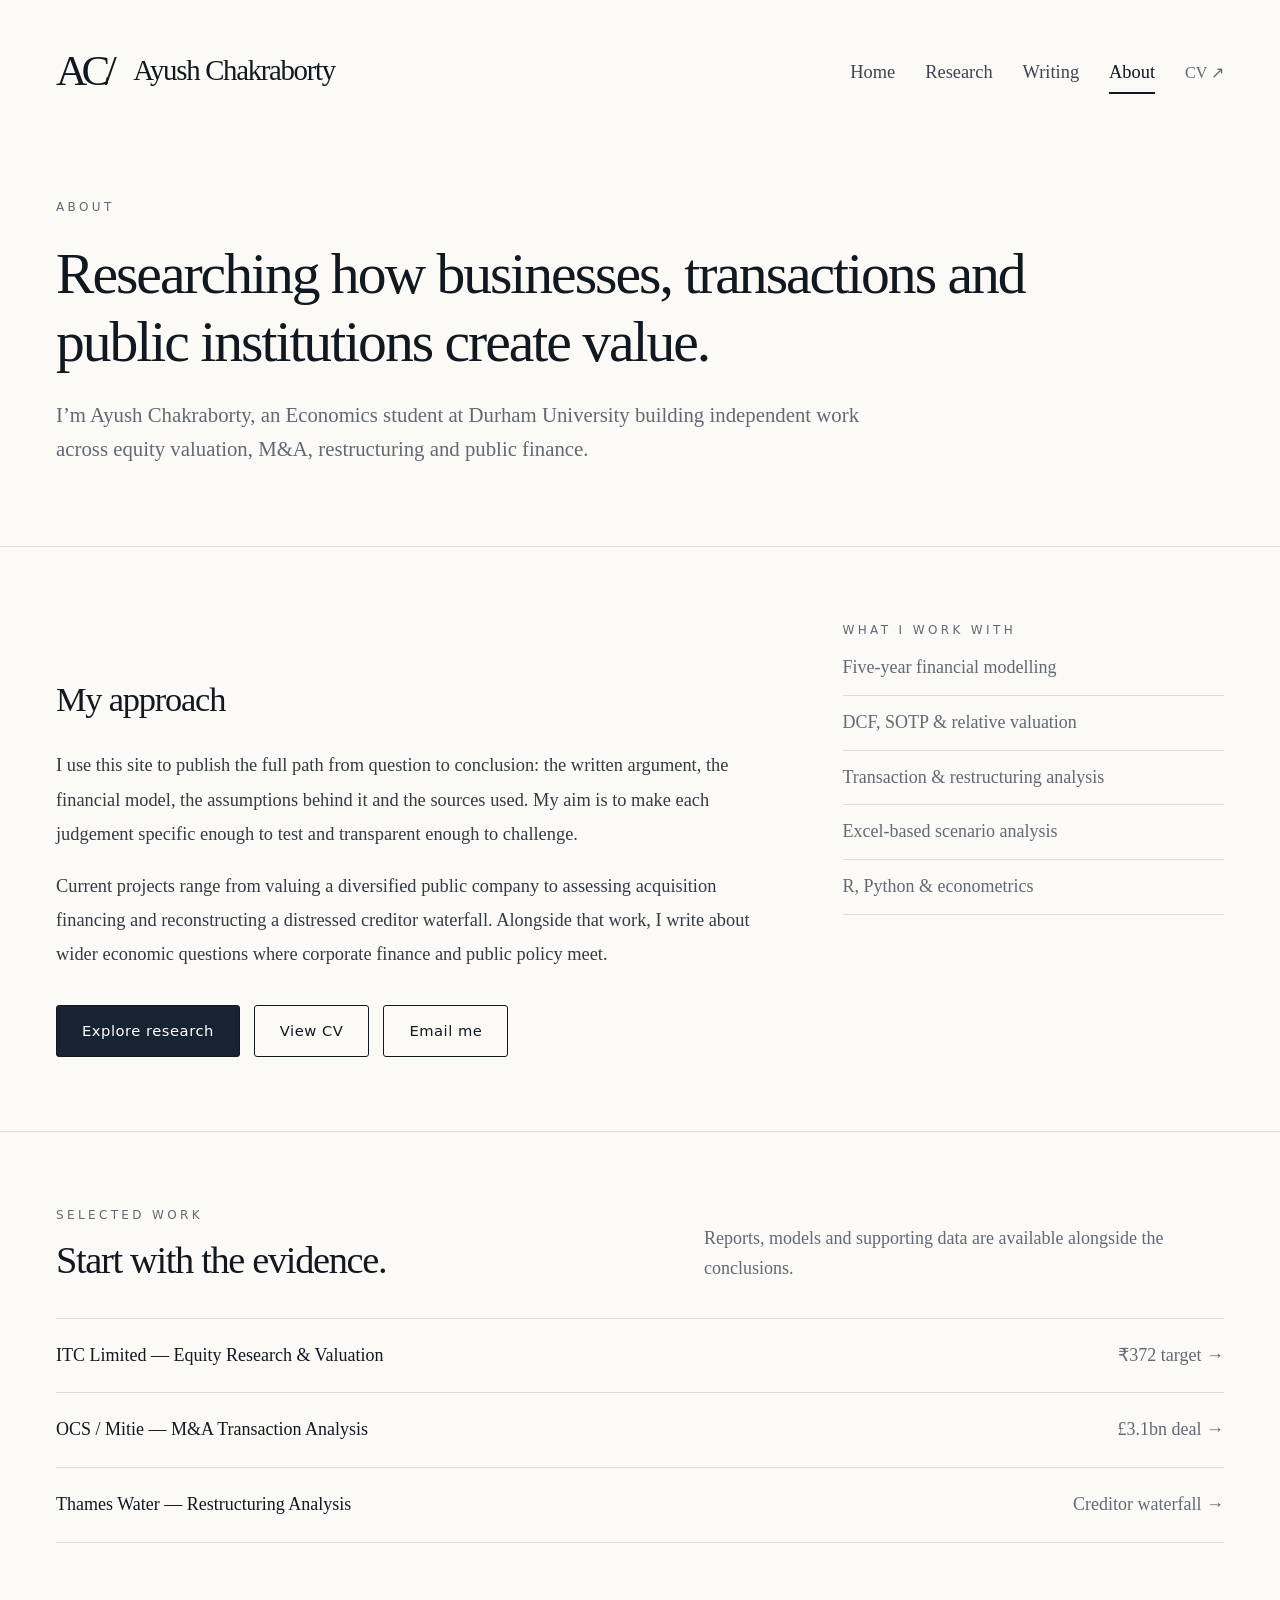
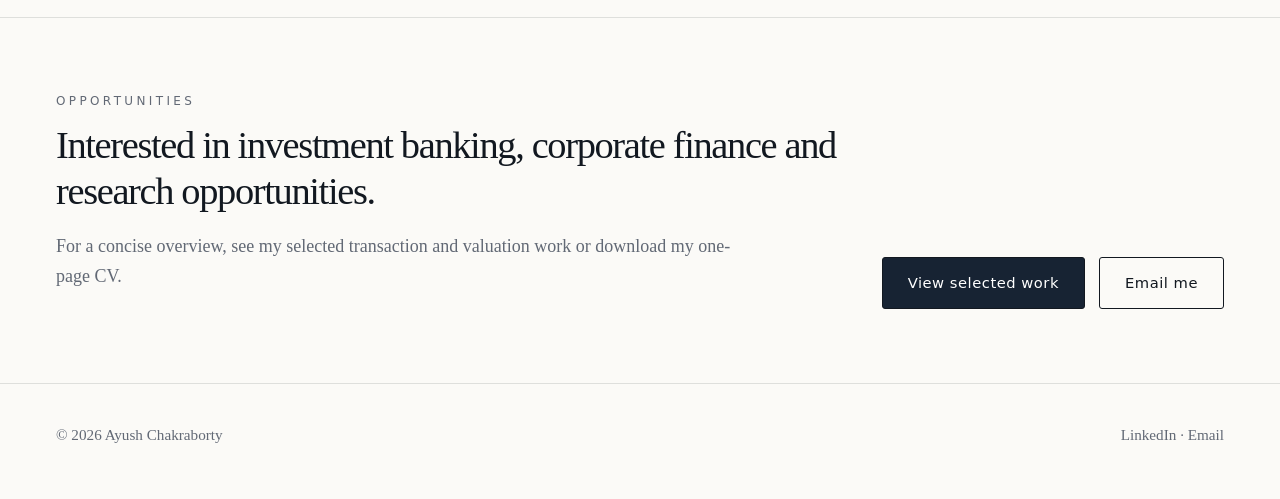
==== commit 2208808b: "Rebuild CV and add recruiter-focused portfolio path" ====
--- a/about.html
+++ b/about.html
@@ -1,6 +1,6 @@
-<!doctype html><html lang="en"><head><meta charset="utf-8"><meta name="viewport" content="width=device-width,initial-scale=1"><title>About — Ayush Chakraborty</title><meta name="description" content="About Ayush Chakraborty, a Durham Economics student producing independent finance and economics research."><link rel="canonical" href="https://ayushchakraborty.com/about.html"><meta property="og:type" content="website"><meta property="og:title" content="About — Ayush Chakraborty"><meta property="og:description" content="Durham Economics student producing independent valuation, transaction and public-finance research."><link rel="icon" href="assets/favicon.svg" type="image/svg+xml"><link rel="stylesheet" href="assets/style.css?v=20260911"></head><body>
+<!doctype html><html lang="en"><head><meta charset="utf-8"><meta name="viewport" content="width=device-width,initial-scale=1"><title>About — Ayush Chakraborty</title><meta name="description" content="About Ayush Chakraborty, a Durham Economics student producing independent finance and economics research."><link rel="canonical" href="https://ayushchakraborty.com/about.html"><meta property="og:type" content="website"><meta property="og:title" content="About — Ayush Chakraborty"><meta property="og:description" content="Durham Economics student producing independent valuation, transaction and public-finance research."><link rel="icon" href="assets/favicon.svg" type="image/svg+xml"><link rel="stylesheet" href="assets/style.css?v=20260912b"></head><body>
 <header class="site-header"><div class="container nav"><a class="brand" href="index.html"><span class="brand-mark">AC/</span><span class="brand-name">Ayush Chakraborty</span></a><button class="menu-btn" aria-controls="main-navigation" aria-label="Open navigation" aria-expanded="false">☰</button><nav class="nav-links" id="main-navigation" aria-label="Main navigation"><a href="index.html">Home</a><a href="research.html">Research</a><a href="writing.html">Writing</a><a aria-current="page" class="active" href="about.html">About</a><a class="cv-link" href="downloads/Ayush_Chakraborty_CV.pdf" target="_blank" rel="noopener">CV ↗</a></nav></div></header>
 <main><section class="page-head"><div class="container"><div class="eyebrow">About</div><h1>Researching how businesses, transactions and public institutions create value.</h1><p class="lede">I’m Ayush Chakraborty, an Economics student at Durham University building independent work across equity valuation, M&amp;A, restructuring and public finance.</p></div></section>
 <section class="section"><div class="container about-grid"><div class="prose"><h2>My approach</h2><p>I use this site to publish the full path from question to conclusion: the written argument, the financial model, the assumptions behind it and the sources used. My aim is to make each judgement specific enough to test and transparent enough to challenge.</p><p>Current projects range from valuing a diversified public company to assessing acquisition financing and reconstructing a distressed creditor waterfall. Alongside that work, I write about wider economic questions where corporate finance and public policy meet.</p><div class="actions"><a class="button primary" href="research.html">Explore research</a><a class="button secondary" href="downloads/Ayush_Chakraborty_CV.pdf" target="_blank" rel="noopener">View CV</a><a class="button secondary" href="mailto:ayush.n.chakraborty@gmail.com">Email me</a></div></div><aside><div class="eyebrow">What I work with</div><ul class="simple-list"><li>Five-year financial modelling</li><li>DCF, SOTP &amp; relative valuation</li><li>Transaction &amp; restructuring analysis</li><li>Excel-based scenario analysis</li><li>R, Python &amp; econometrics</li></ul></aside></div></section>
-<section class="section"><div class="container"><div class="section-head"><div><div class="eyebrow">Selected work</div><h2>Start with the evidence.</h2></div><p>Reports, models and supporting data are available alongside the conclusions.</p></div><div class="link-list"><a href="research/itc.html"><span>ITC Limited — Equity Research &amp; Valuation</span><span>₹372 target →</span></a><a href="research/ocs-mitie.html"><span>OCS / Mitie — M&amp;A Transaction Analysis</span><span>£3.1bn deal →</span></a><a href="research/thames-water.html"><span>Thames Water — Restructuring Analysis</span><span>Creditor waterfall →</span></a></div></div></section></main>
+<section class="section"><div class="container"><div class="section-head"><div><div class="eyebrow">Selected work</div><h2>Start with the evidence.</h2></div><p>Reports, models and supporting data are available alongside the conclusions.</p></div><div class="link-list"><a href="research/itc.html"><span>ITC Limited — Equity Research &amp; Valuation</span><span>₹372 target →</span></a><a href="research/ocs-mitie.html"><span>OCS / Mitie — M&amp;A Transaction Analysis</span><span>£3.1bn deal →</span></a><a href="research/thames-water.html"><span>Thames Water — Restructuring Analysis</span><span>Creditor waterfall →</span></a></div></div></section><section class="section contact-band"><div class="container"><div><div class="eyebrow">Opportunities</div><h2>Interested in investment banking, corporate finance and research opportunities.</h2><p>For a concise overview, see my selected transaction and valuation work or download my one-page CV.</p></div><div class="actions"><a class="button primary" href="selected-work.html">View selected work</a><a class="button secondary" href="mailto:ayush.n.chakraborty@gmail.com">Email me</a></div></div></section></main>
 <footer><div class="container footer-row"><span>© <span data-year></span> Ayush Chakraborty</span><span><a href="https://www.linkedin.com/in/ayushchakr/" target="_blank" rel="noopener">LinkedIn</a> · <a href="mailto:ayush.n.chakraborty@gmail.com">Email</a></span></div></footer><script src="assets/script.js"></script></body></html>
--- a/assets/style.css
+++ b/assets/style.css
@@ -13,3 +13,6 @@
 .hero-image img{aspect-ratio:3/2;object-position:center}.proof-strip{border-top:1px solid var(--line);border-bottom:1px solid var(--line)}.proof-grid{display:grid;grid-template-columns:repeat(3,1fr)}.proof-grid>div{padding:24px 30px;border-right:1px solid var(--line)}.proof-grid>div:first-child{padding-left:0}.proof-grid>div:last-child{border-right:0}.proof-grid strong,.proof-grid span{display:block}.proof-grid strong{font-size:1.35rem;font-weight:400}.proof-grid span{font-family:ui-sans-serif,system-ui,sans-serif;color:var(--muted);font-size:.78rem;text-transform:uppercase;letter-spacing:.08em;margin-top:3px}.feature-grid{display:grid;grid-template-columns:repeat(3,1fr);gap:22px}.research-card{display:flex;flex-direction:column}.research-card h3{margin-bottom:8px}.research-card p{flex:1}.card-metrics{display:flex;gap:20px;padding:17px 0;border-top:1px solid var(--line);border-bottom:1px solid var(--line);font-family:ui-sans-serif,system-ui,sans-serif;color:var(--muted);font-size:.75rem}.card-metrics strong{display:block;color:var(--text);font-family:Georgia,"Times New Roman",serif;font-size:1.25rem;font-weight:400}.link-list{border-top:1px solid var(--line)}.link-list a{display:flex;justify-content:space-between;gap:24px;padding:22px 0;border-bottom:1px solid var(--line);text-decoration:none}.link-list a span:last-child{color:var(--muted);white-space:nowrap}.as-of{font-family:ui-sans-serif,system-ui,sans-serif;color:var(--muted);font-size:.8rem;letter-spacing:.04em;margin-top:-15px}.exhibit{margin:48px 0;padding:30px;border:1px solid var(--line);background:var(--surface)}.exhibit-head{display:flex;justify-content:space-between;gap:24px;align-items:end;margin-bottom:26px}.exhibit-head h2{font-size:1.7rem;margin:8px 0 0}.exhibit-head p{font-family:ui-sans-serif,system-ui,sans-serif;color:var(--muted);font-size:.76rem;margin:0}.bar-row{display:grid;grid-template-columns:140px 1fr 70px;gap:14px;align-items:center;margin:13px 0;font-family:ui-sans-serif,system-ui,sans-serif;font-size:.82rem}.bar-track{height:12px;background:var(--soft)}.bar-fill{height:100%;width:var(--bar);background:var(--accent)}.bar-row strong{text-align:right;font-weight:500}.data-table{width:100%;border-collapse:collapse;font-family:ui-sans-serif,system-ui,sans-serif;font-size:.86rem}.data-table th,.data-table td{text-align:left;padding:13px 10px;border-bottom:1px solid var(--line)}.data-table th{color:var(--muted);font-size:.72rem;text-transform:uppercase;letter-spacing:.08em}.source-list{font-family:ui-sans-serif,system-ui,sans-serif;font-size:.87rem;color:var(--muted);padding-left:20px}.source-list li{margin:8px 0}.source-list a{text-underline-offset:3px}.disclosure{padding:18px 20px;border-left:2px solid var(--accent);background:var(--soft);font-family:ui-sans-serif,system-ui,sans-serif;font-size:.84rem;color:var(--muted)}.draft-summary{margin:34px 0;padding:23px 26px;border-left:3px solid var(--accent);background:var(--soft)}.draft-summary p{margin:8px 0 0}.article-toc{margin:40px 0;padding:25px 28px;border:1px solid var(--line)}.article-toc h2{font-size:1.35rem;margin-bottom:12px}.article-toc ol{columns:2;column-gap:42px;margin:0;padding-left:20px}.article-toc li{break-inside:avoid;margin:6px 0}.article-toc a{font-family:ui-sans-serif,system-ui,sans-serif;font-size:.82rem;color:var(--muted);text-underline-offset:3px}
 @media(max-width:900px){.feature-grid{grid-template-columns:1fr 1fr}.research-card:last-child{grid-column:1/-1}}
 @media(max-width:760px){.proof-grid,.feature-grid{grid-template-columns:1fr}.proof-grid>div,.proof-grid>div:first-child{padding:18px 0;border-right:0;border-bottom:1px solid var(--line)}.proof-grid>div:last-child{border-bottom:0}.research-card:last-child{grid-column:auto}.exhibit{padding:22px 18px}.exhibit-head{align-items:start;flex-direction:column}.bar-row{grid-template-columns:95px 1fr 54px;gap:8px}.article-toc ol{columns:1}.link-list a{flex-direction:column;gap:3px}.link-list a span:last-child{white-space:normal}}
+/* Recruiter path and research evidence */
+.work-metrics{display:flex;flex-wrap:wrap;gap:12px 24px;margin-top:14px;font-family:ui-sans-serif,system-ui,sans-serif;color:var(--muted);font-size:.75rem}.work-metrics strong{display:block;color:var(--text);font-family:Georgia,"Times New Roman",serif;font-size:1.2rem;font-weight:400}.recruiter-intro{display:grid;grid-template-columns:repeat(4,1fr);border-top:1px solid var(--line);border-bottom:1px solid var(--line);margin-bottom:44px}.recruiter-intro>div{padding:22px 24px;border-right:1px solid var(--line)}.recruiter-intro>div:first-child{padding-left:0}.recruiter-intro>div:last-child{border-right:0}.recruiter-intro span,.recruiter-intro small{display:block}.recruiter-intro span{font-size:1.45rem}.recruiter-intro small{font-family:ui-sans-serif,system-ui,sans-serif;color:var(--muted);font-size:.72rem;text-transform:uppercase;letter-spacing:.07em;margin-top:3px}.selected-work-list{border-top:1px solid var(--line)}.selected-work-list article{display:grid;grid-template-columns:90px 1fr;gap:30px;padding:38px 0;border-bottom:1px solid var(--line)}.selected-work-number{font-family:ui-sans-serif,system-ui,sans-serif;color:var(--muted);font-size:.78rem;letter-spacing:.12em}.selected-work-list h2{font-size:2rem;margin-bottom:12px}.selected-work-list p{color:var(--muted);max-width:820px}.selected-metrics{display:flex;flex-wrap:wrap;gap:20px 38px;margin:22px 0;font-family:ui-sans-serif,system-ui,sans-serif;color:var(--muted);font-size:.76rem}.selected-metrics strong{display:block;font-family:Georgia,"Times New Roman",serif;color:var(--text);font-size:1.35rem;font-weight:400}.contact-band>.container{display:flex;justify-content:space-between;align-items:end;gap:40px}.contact-band h2{max-width:780px;margin:12px 0 0}.contact-band p{color:var(--muted);max-width:700px}.contact-band .actions{flex-shrink:0}
+@media(max-width:760px){.recruiter-intro{grid-template-columns:repeat(2,1fr)}.recruiter-intro>div{padding:18px 12px;border-bottom:1px solid var(--line)}.recruiter-intro>div:nth-child(2){border-right:0}.recruiter-intro>div:nth-child(n+3){border-bottom:0}.selected-work-list article{grid-template-columns:1fr;gap:8px}.contact-band>.container{align-items:start;flex-direction:column}.contact-band .actions{width:100%}.contact-band .button{flex:1}}
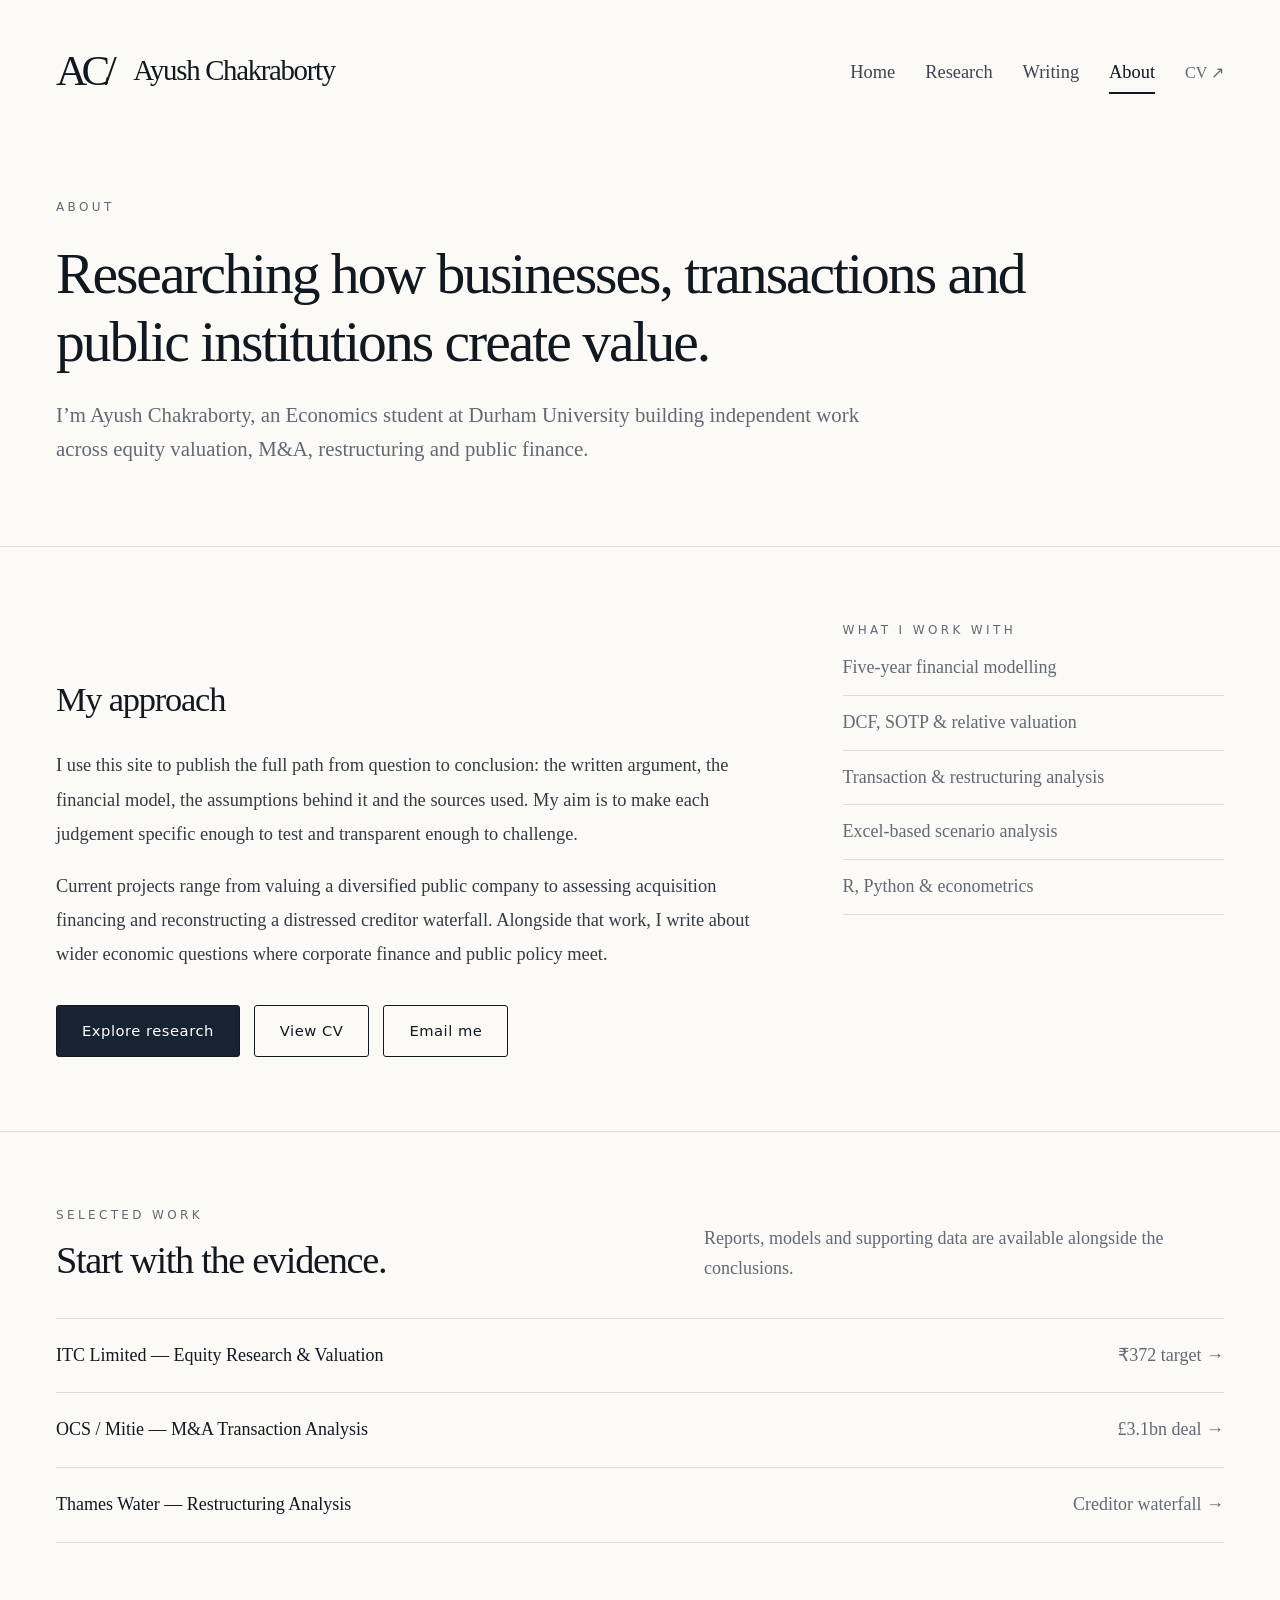
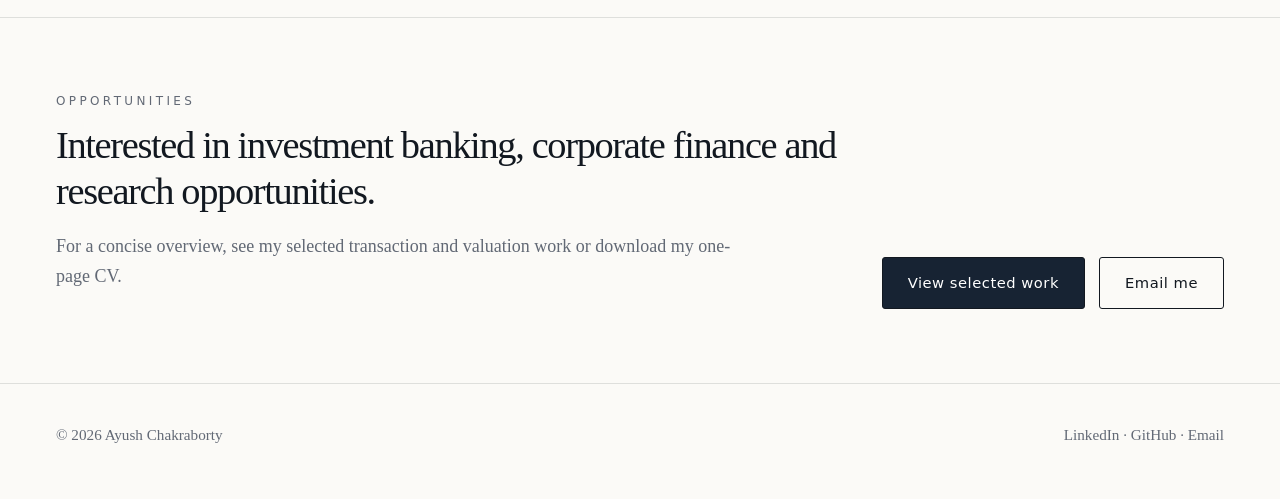
==== commit 910a469e: "Add person structured data and GitHub identity link" ====
--- a/about.html
+++ b/about.html
@@ -1,6 +1,31 @@
-<!doctype html><html lang="en"><head><meta charset="utf-8"><meta name="viewport" content="width=device-width,initial-scale=1"><title>About — Ayush Chakraborty</title><meta name="description" content="About Ayush Chakraborty, a Durham Economics student producing independent finance and economics research."><link rel="canonical" href="https://ayushchakraborty.com/about.html"><meta property="og:type" content="website"><meta property="og:title" content="About — Ayush Chakraborty"><meta property="og:description" content="Durham Economics student producing independent valuation, transaction and public-finance research."><link rel="icon" href="assets/favicon.svg" type="image/svg+xml"><link rel="stylesheet" href="assets/style.css?v=20260912b"></head><body>
-<header class="site-header"><div class="container nav"><a class="brand" href="index.html"><span class="brand-mark">AC/</span><span class="brand-name">Ayush Chakraborty</span></a><button class="menu-btn" aria-controls="main-navigation" aria-label="Open navigation" aria-expanded="false">☰</button><nav class="nav-links" id="main-navigation" aria-label="Main navigation"><a href="index.html">Home</a><a href="research.html">Research</a><a href="writing.html">Writing</a><a aria-current="page" class="active" href="about.html">About</a><a class="cv-link" href="downloads/Ayush_Chakraborty_CV.pdf" target="_blank" rel="noopener">CV ↗</a></nav></div></header>
+<!doctype html><html lang="en"><head><meta charset="utf-8"><meta name="viewport" content="width=device-width,initial-scale=1"><title>About — Ayush Chakraborty</title><meta name="description" content="About Ayush Chakraborty, a Durham Economics student producing independent finance and economics research."><link rel="canonical" href="https://ayushchakraborty.com/about.html"><meta property="og:type" content="website"><meta property="og:title" content="About — Ayush Chakraborty"><meta property="og:description" content="Durham Economics student producing independent valuation, transaction and public-finance research."><link rel="icon" href="assets/favicon.svg" type="image/svg+xml"><link rel="stylesheet" href="assets/style.css?v=20260912b">
+  <script type="application/ld+json">
+  {
+    "@context": "https://schema.org",
+    "@type": "Person",
+    "name": "Ayush Chakraborty",
+    "url": "https://ayushchakraborty.com/",
+    "sameAs": [
+      "https://www.linkedin.com/in/ayushchakr/",
+      "https://github.com/ayush-cha"
+    ],
+    "affiliation": {
+      "@type": "CollegeOrUniversity",
+      "name": "Durham University"
+    },
+    "knowsAbout": [
+      "Economics",
+      "Equity Research",
+      "Financial Modelling",
+      "Valuation",
+      "Mergers and Acquisitions",
+      "Public Finance"
+    ]
+  }
+  </script>
+</head><body>
+<header class="site-header"><div class="container nav"><a class="brand" href="index.html"><span class="brand-mark">AC/</span><span class="brand-name">Ayush Chakraborty</span></a><button class="menu-btn" aria-controls="main-navigation" aria-label="Open navigation" aria-expanded="false">☰</button><nav class="nav-links" id="main-navigation" aria-label="Main navigation"><a href="index.html">Home</a><a href="research.html">Research</a><a href="writing.html">Writing</a><a aria-current="page" class="active" href="about.html">About</a><a class="cv-link" href="downloads/Ayush_Chakraborty_Portfolio_CV.pdf" target="_blank" rel="noopener">CV ↗</a></nav></div></header>
 <main><section class="page-head"><div class="container"><div class="eyebrow">About</div><h1>Researching how businesses, transactions and public institutions create value.</h1><p class="lede">I’m Ayush Chakraborty, an Economics student at Durham University building independent work across equity valuation, M&amp;A, restructuring and public finance.</p></div></section>
-<section class="section"><div class="container about-grid"><div class="prose"><h2>My approach</h2><p>I use this site to publish the full path from question to conclusion: the written argument, the financial model, the assumptions behind it and the sources used. My aim is to make each judgement specific enough to test and transparent enough to challenge.</p><p>Current projects range from valuing a diversified public company to assessing acquisition financing and reconstructing a distressed creditor waterfall. Alongside that work, I write about wider economic questions where corporate finance and public policy meet.</p><div class="actions"><a class="button primary" href="research.html">Explore research</a><a class="button secondary" href="downloads/Ayush_Chakraborty_CV.pdf" target="_blank" rel="noopener">View CV</a><a class="button secondary" href="mailto:ayush.n.chakraborty@gmail.com">Email me</a></div></div><aside><div class="eyebrow">What I work with</div><ul class="simple-list"><li>Five-year financial modelling</li><li>DCF, SOTP &amp; relative valuation</li><li>Transaction &amp; restructuring analysis</li><li>Excel-based scenario analysis</li><li>R, Python &amp; econometrics</li></ul></aside></div></section>
+<section class="section"><div class="container about-grid"><div class="prose"><h2>My approach</h2><p>I use this site to publish the full path from question to conclusion: the written argument, the financial model, the assumptions behind it and the sources used. My aim is to make each judgement specific enough to test and transparent enough to challenge.</p><p>Current projects range from valuing a diversified public company to assessing acquisition financing and reconstructing a distressed creditor waterfall. Alongside that work, I write about wider economic questions where corporate finance and public policy meet.</p><div class="actions"><a class="button primary" href="research.html">Explore research</a><a class="button secondary" href="downloads/Ayush_Chakraborty_Portfolio_CV.pdf" target="_blank" rel="noopener">View CV</a><a class="button secondary" href="mailto:ayush.n.chakraborty@gmail.com">Email me</a></div></div><aside><div class="eyebrow">What I work with</div><ul class="simple-list"><li>Five-year financial modelling</li><li>DCF, SOTP &amp; relative valuation</li><li>Transaction &amp; restructuring analysis</li><li>Excel-based scenario analysis</li><li>R, Python &amp; econometrics</li></ul></aside></div></section>
 <section class="section"><div class="container"><div class="section-head"><div><div class="eyebrow">Selected work</div><h2>Start with the evidence.</h2></div><p>Reports, models and supporting data are available alongside the conclusions.</p></div><div class="link-list"><a href="research/itc.html"><span>ITC Limited — Equity Research &amp; Valuation</span><span>₹372 target →</span></a><a href="research/ocs-mitie.html"><span>OCS / Mitie — M&amp;A Transaction Analysis</span><span>£3.1bn deal →</span></a><a href="research/thames-water.html"><span>Thames Water — Restructuring Analysis</span><span>Creditor waterfall →</span></a></div></div></section><section class="section contact-band"><div class="container"><div><div class="eyebrow">Opportunities</div><h2>Interested in investment banking, corporate finance and research opportunities.</h2><p>For a concise overview, see my selected transaction and valuation work or download my one-page CV.</p></div><div class="actions"><a class="button primary" href="selected-work.html">View selected work</a><a class="button secondary" href="mailto:ayush.n.chakraborty@gmail.com">Email me</a></div></div></section></main>
-<footer><div class="container footer-row"><span>© <span data-year></span> Ayush Chakraborty</span><span><a href="https://www.linkedin.com/in/ayushchakr/" target="_blank" rel="noopener">LinkedIn</a> · <a href="mailto:ayush.n.chakraborty@gmail.com">Email</a></span></div></footer><script src="assets/script.js"></script></body></html>
+<footer><div class="container footer-row"><span>© <span data-year></span> Ayush Chakraborty</span><span><a href="https://www.linkedin.com/in/ayushchakr/" target="_blank" rel="me noopener">LinkedIn</a> · <a href="https://github.com/ayush-cha" target="_blank" rel="me noopener">GitHub</a> · <a href="mailto:ayush.n.chakraborty@gmail.com">Email</a></span></div></footer><script src="assets/script.js"></script></body></html>
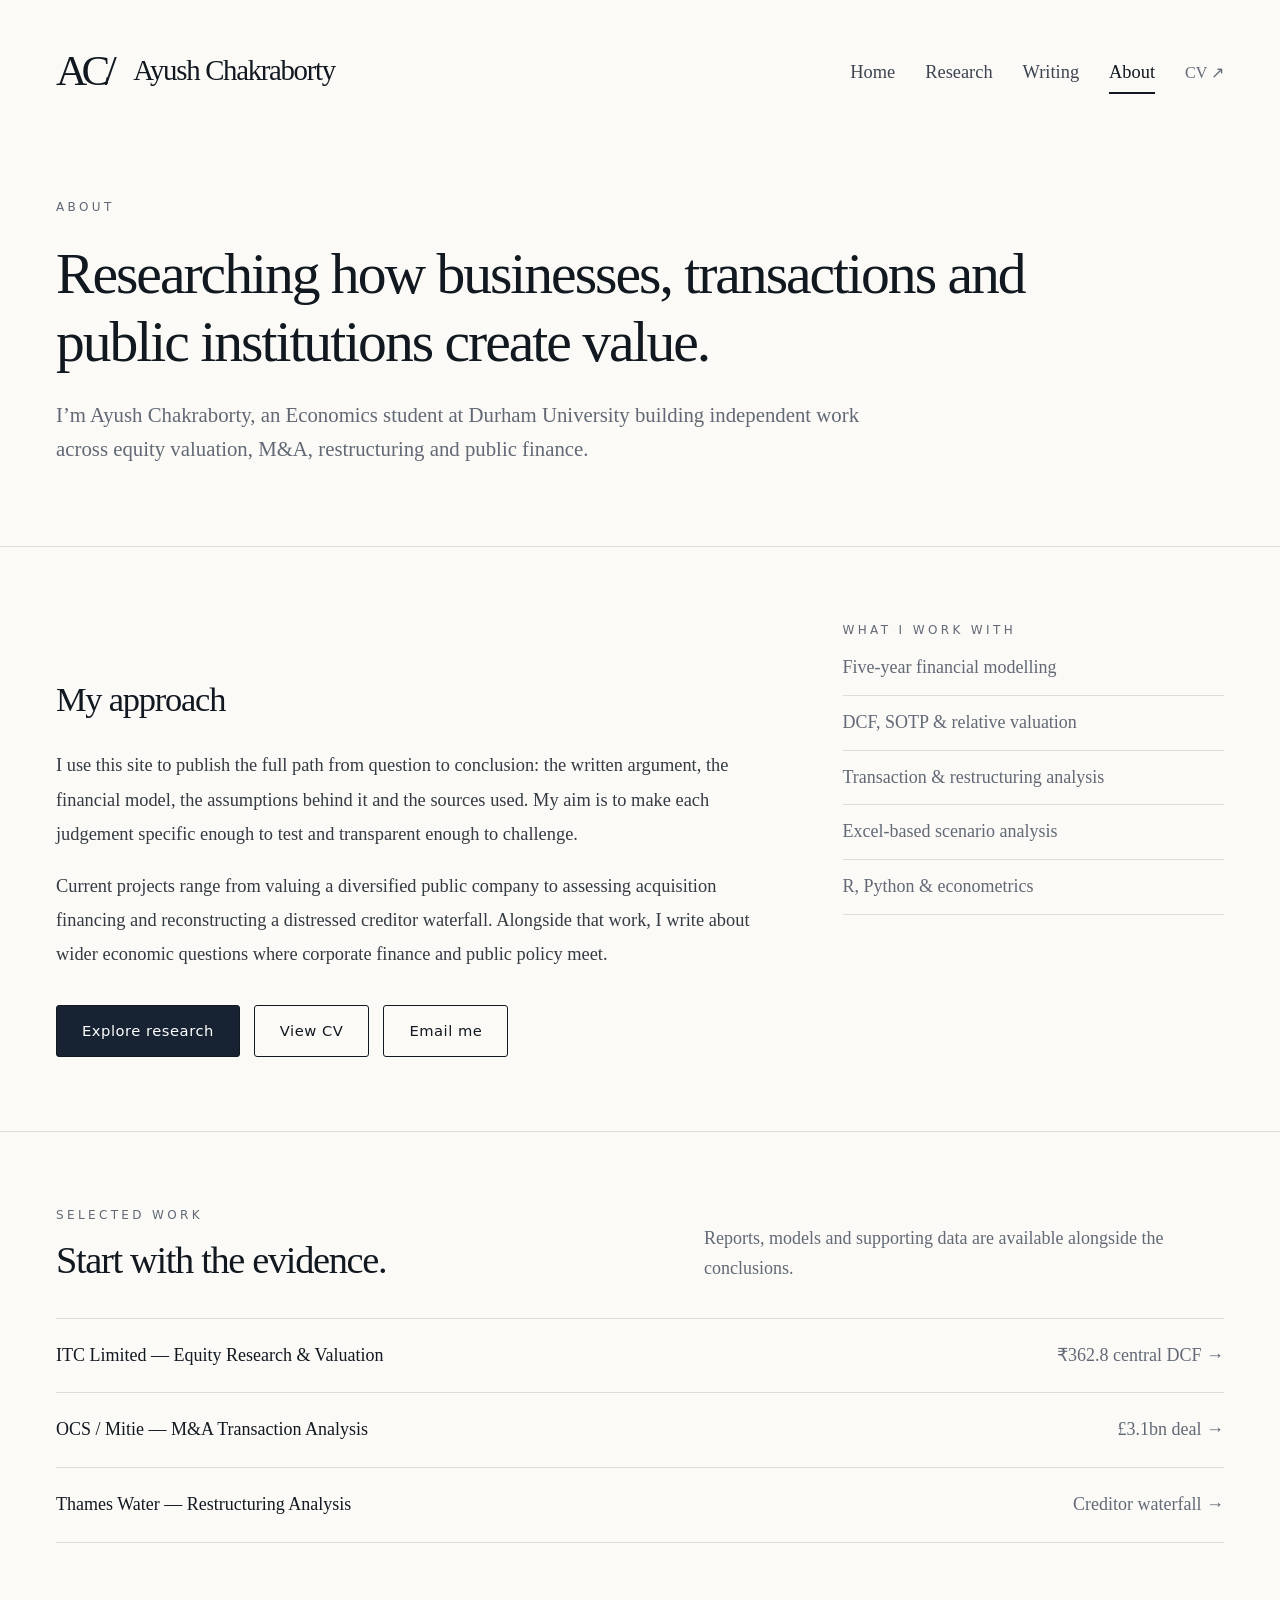
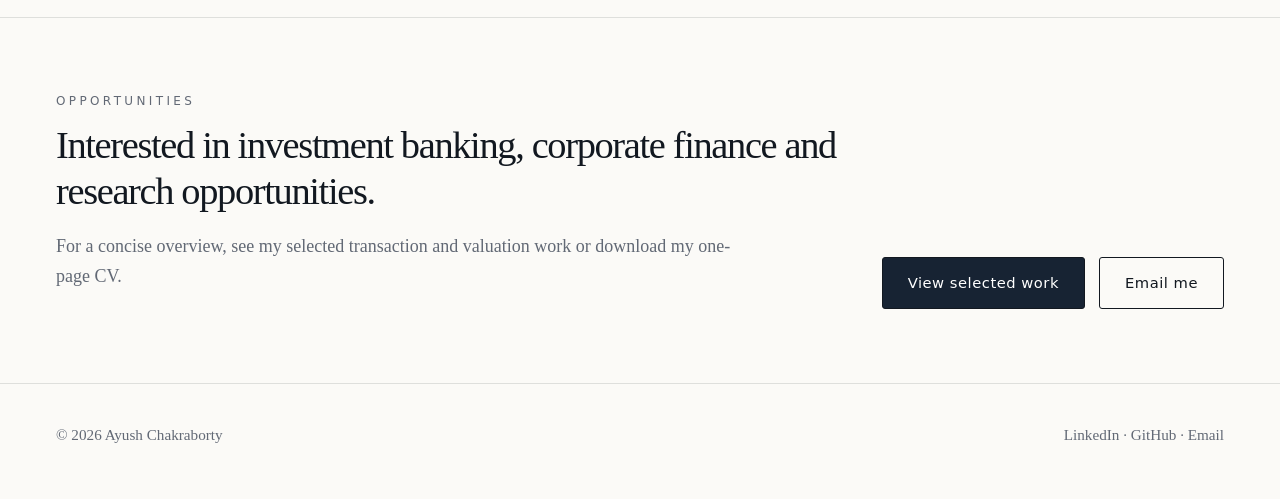
==== commit 0ca658ba: "Fix stale ITC figure and refresh stylesheet cache" ====
--- a/about.html
+++ b/about.html
@@ -1,4 +1,4 @@
-<!doctype html><html lang="en"><head><meta charset="utf-8"><meta name="viewport" content="width=device-width,initial-scale=1"><title>About — Ayush Chakraborty</title><meta name="description" content="About Ayush Chakraborty, a Durham Economics student producing independent finance and economics research."><link rel="canonical" href="https://ayushchakraborty.com/about.html"><meta property="og:type" content="website"><meta property="og:title" content="About — Ayush Chakraborty"><meta property="og:description" content="Durham Economics student producing independent valuation, transaction and public-finance research."><link rel="icon" href="assets/favicon.svg" type="image/svg+xml"><link rel="stylesheet" href="assets/style.css?v=20260912b">
+<!doctype html><html lang="en"><head><meta charset="utf-8"><meta name="viewport" content="width=device-width,initial-scale=1"><title>About — Ayush Chakraborty</title><meta name="description" content="About Ayush Chakraborty, a Durham Economics student producing independent finance and economics research."><link rel="canonical" href="https://ayushchakraborty.com/about.html"><meta property="og:type" content="website"><meta property="og:title" content="About — Ayush Chakraborty"><meta property="og:description" content="Durham Economics student producing independent valuation, transaction and public-finance research."><link rel="icon" href="assets/favicon.svg" type="image/svg+xml"><link rel="stylesheet" href="assets/style.css?v=20260922a">
   <script type="application/ld+json">
   {
     "@context": "https://schema.org",
@@ -27,5 +27,5 @@
 <header class="site-header"><div class="container nav"><a class="brand" href="index.html"><span class="brand-mark">AC/</span><span class="brand-name">Ayush Chakraborty</span></a><button class="menu-btn" aria-controls="main-navigation" aria-label="Open navigation" aria-expanded="false">☰</button><nav class="nav-links" id="main-navigation" aria-label="Main navigation"><a href="index.html">Home</a><a href="research.html">Research</a><a href="writing.html">Writing</a><a aria-current="page" class="active" href="about.html">About</a><a class="cv-link" href="downloads/Ayush_Chakraborty_Portfolio_CV.pdf" target="_blank" rel="noopener">CV ↗</a></nav></div></header>
 <main><section class="page-head"><div class="container"><div class="eyebrow">About</div><h1>Researching how businesses, transactions and public institutions create value.</h1><p class="lede">I’m Ayush Chakraborty, an Economics student at Durham University building independent work across equity valuation, M&amp;A, restructuring and public finance.</p></div></section>
 <section class="section"><div class="container about-grid"><div class="prose"><h2>My approach</h2><p>I use this site to publish the full path from question to conclusion: the written argument, the financial model, the assumptions behind it and the sources used. My aim is to make each judgement specific enough to test and transparent enough to challenge.</p><p>Current projects range from valuing a diversified public company to assessing acquisition financing and reconstructing a distressed creditor waterfall. Alongside that work, I write about wider economic questions where corporate finance and public policy meet.</p><div class="actions"><a class="button primary" href="research.html">Explore research</a><a class="button secondary" href="downloads/Ayush_Chakraborty_Portfolio_CV.pdf" target="_blank" rel="noopener">View CV</a><a class="button secondary" href="mailto:ayush.n.chakraborty@gmail.com">Email me</a></div></div><aside><div class="eyebrow">What I work with</div><ul class="simple-list"><li>Five-year financial modelling</li><li>DCF, SOTP &amp; relative valuation</li><li>Transaction &amp; restructuring analysis</li><li>Excel-based scenario analysis</li><li>R, Python &amp; econometrics</li></ul></aside></div></section>
-<section class="section"><div class="container"><div class="section-head"><div><div class="eyebrow">Selected work</div><h2>Start with the evidence.</h2></div><p>Reports, models and supporting data are available alongside the conclusions.</p></div><div class="link-list"><a href="research/itc.html"><span>ITC Limited — Equity Research &amp; Valuation</span><span>₹372 target →</span></a><a href="research/ocs-mitie.html"><span>OCS / Mitie — M&amp;A Transaction Analysis</span><span>£3.1bn deal →</span></a><a href="research/thames-water.html"><span>Thames Water — Restructuring Analysis</span><span>Creditor waterfall →</span></a></div></div></section><section class="section contact-band"><div class="container"><div><div class="eyebrow">Opportunities</div><h2>Interested in investment banking, corporate finance and research opportunities.</h2><p>For a concise overview, see my selected transaction and valuation work or download my one-page CV.</p></div><div class="actions"><a class="button primary" href="selected-work.html">View selected work</a><a class="button secondary" href="mailto:ayush.n.chakraborty@gmail.com">Email me</a></div></div></section></main>
+<section class="section"><div class="container"><div class="section-head"><div><div class="eyebrow">Selected work</div><h2>Start with the evidence.</h2></div><p>Reports, models and supporting data are available alongside the conclusions.</p></div><div class="link-list"><a href="research/itc.html"><span>ITC Limited — Equity Research &amp; Valuation</span><span>₹362.8 central DCF →</span></a><a href="research/ocs-mitie.html"><span>OCS / Mitie — M&amp;A Transaction Analysis</span><span>£3.1bn deal →</span></a><a href="research/thames-water.html"><span>Thames Water — Restructuring Analysis</span><span>Creditor waterfall →</span></a></div></div></section><section class="section contact-band"><div class="container"><div><div class="eyebrow">Opportunities</div><h2>Interested in investment banking, corporate finance and research opportunities.</h2><p>For a concise overview, see my selected transaction and valuation work or download my one-page CV.</p></div><div class="actions"><a class="button primary" href="selected-work.html">View selected work</a><a class="button secondary" href="mailto:ayush.n.chakraborty@gmail.com">Email me</a></div></div></section></main>
 <footer><div class="container footer-row"><span>© <span data-year></span> Ayush Chakraborty</span><span><a href="https://www.linkedin.com/in/ayushchakr/" target="_blank" rel="me noopener">LinkedIn</a> · <a href="https://github.com/ayush-cha" target="_blank" rel="me noopener">GitHub</a> · <a href="mailto:ayush.n.chakraborty@gmail.com">Email</a></span></div></footer><script src="assets/script.js"></script></body></html>
--- a/assets/style.css
+++ b/assets/style.css
@@ -16,3 +16,11 @@
 /* Recruiter path and research evidence */
 .work-metrics{display:flex;flex-wrap:wrap;gap:12px 24px;margin-top:14px;font-family:ui-sans-serif,system-ui,sans-serif;color:var(--muted);font-size:.75rem}.work-metrics strong{display:block;color:var(--text);font-family:Georgia,"Times New Roman",serif;font-size:1.2rem;font-weight:400}.recruiter-intro{display:grid;grid-template-columns:repeat(4,1fr);border-top:1px solid var(--line);border-bottom:1px solid var(--line);margin-bottom:44px}.recruiter-intro>div{padding:22px 24px;border-right:1px solid var(--line)}.recruiter-intro>div:first-child{padding-left:0}.recruiter-intro>div:last-child{border-right:0}.recruiter-intro span,.recruiter-intro small{display:block}.recruiter-intro span{font-size:1.45rem}.recruiter-intro small{font-family:ui-sans-serif,system-ui,sans-serif;color:var(--muted);font-size:.72rem;text-transform:uppercase;letter-spacing:.07em;margin-top:3px}.selected-work-list{border-top:1px solid var(--line)}.selected-work-list article{display:grid;grid-template-columns:90px 1fr;gap:30px;padding:38px 0;border-bottom:1px solid var(--line)}.selected-work-number{font-family:ui-sans-serif,system-ui,sans-serif;color:var(--muted);font-size:.78rem;letter-spacing:.12em}.selected-work-list h2{font-size:2rem;margin-bottom:12px}.selected-work-list p{color:var(--muted);max-width:820px}.selected-metrics{display:flex;flex-wrap:wrap;gap:20px 38px;margin:22px 0;font-family:ui-sans-serif,system-ui,sans-serif;color:var(--muted);font-size:.76rem}.selected-metrics strong{display:block;font-family:Georgia,"Times New Roman",serif;color:var(--text);font-size:1.35rem;font-weight:400}.contact-band>.container{display:flex;justify-content:space-between;align-items:end;gap:40px}.contact-band h2{max-width:780px;margin:12px 0 0}.contact-band p{color:var(--muted);max-width:700px}.contact-band .actions{flex-shrink:0}
 @media(max-width:760px){.recruiter-intro{grid-template-columns:repeat(2,1fr)}.recruiter-intro>div{padding:18px 12px;border-bottom:1px solid var(--line)}.recruiter-intro>div:nth-child(2){border-right:0}.recruiter-intro>div:nth-child(n+3){border-bottom:0}.selected-work-list article{grid-template-columns:1fr;gap:8px}.contact-band>.container{align-items:start;flex-direction:column}.contact-band .actions{width:100%}.contact-band .button{flex:1}}
+
+.author-card{margin:52px 0 26px;padding:26px 28px;border:1px solid var(--line);display:flex;justify-content:space-between;gap:32px;align-items:flex-start;background:var(--surface)}
+.author-card h2{font-size:1.75rem;margin:8px 0 10px}
+.author-card h2 a{text-decoration:none}
+.author-card p{margin:0;max-width:620px;font-size:1rem;line-height:1.7;color:var(--muted)}
+.author-links{display:flex;flex-wrap:wrap;gap:10px 16px;justify-content:flex-end}
+.author-links a{font-family:ui-sans-serif,system-ui,sans-serif;font-size:.82rem;text-decoration:none;border-bottom:1px solid #adb2b8;padding-bottom:2px;white-space:nowrap}
+@media(max-width:760px){.author-card{flex-direction:column}.author-links{justify-content:flex-start}}
